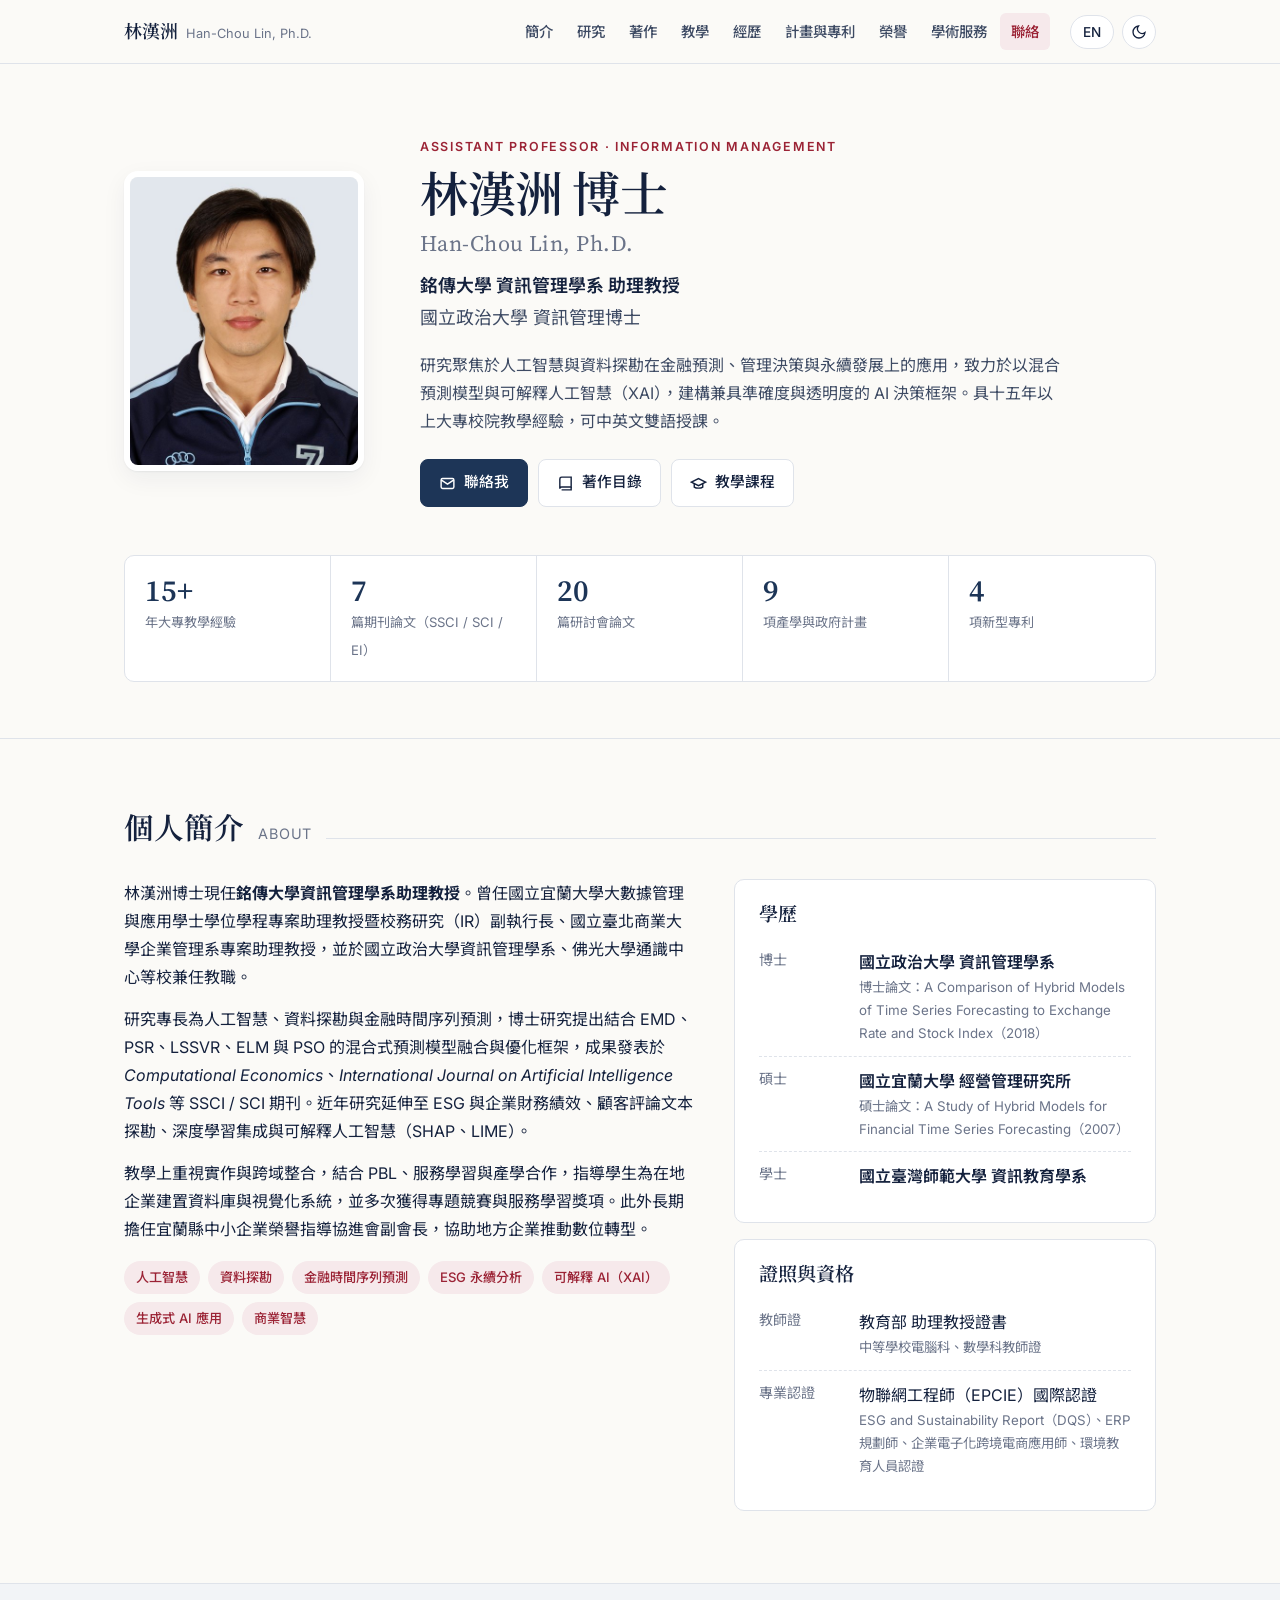
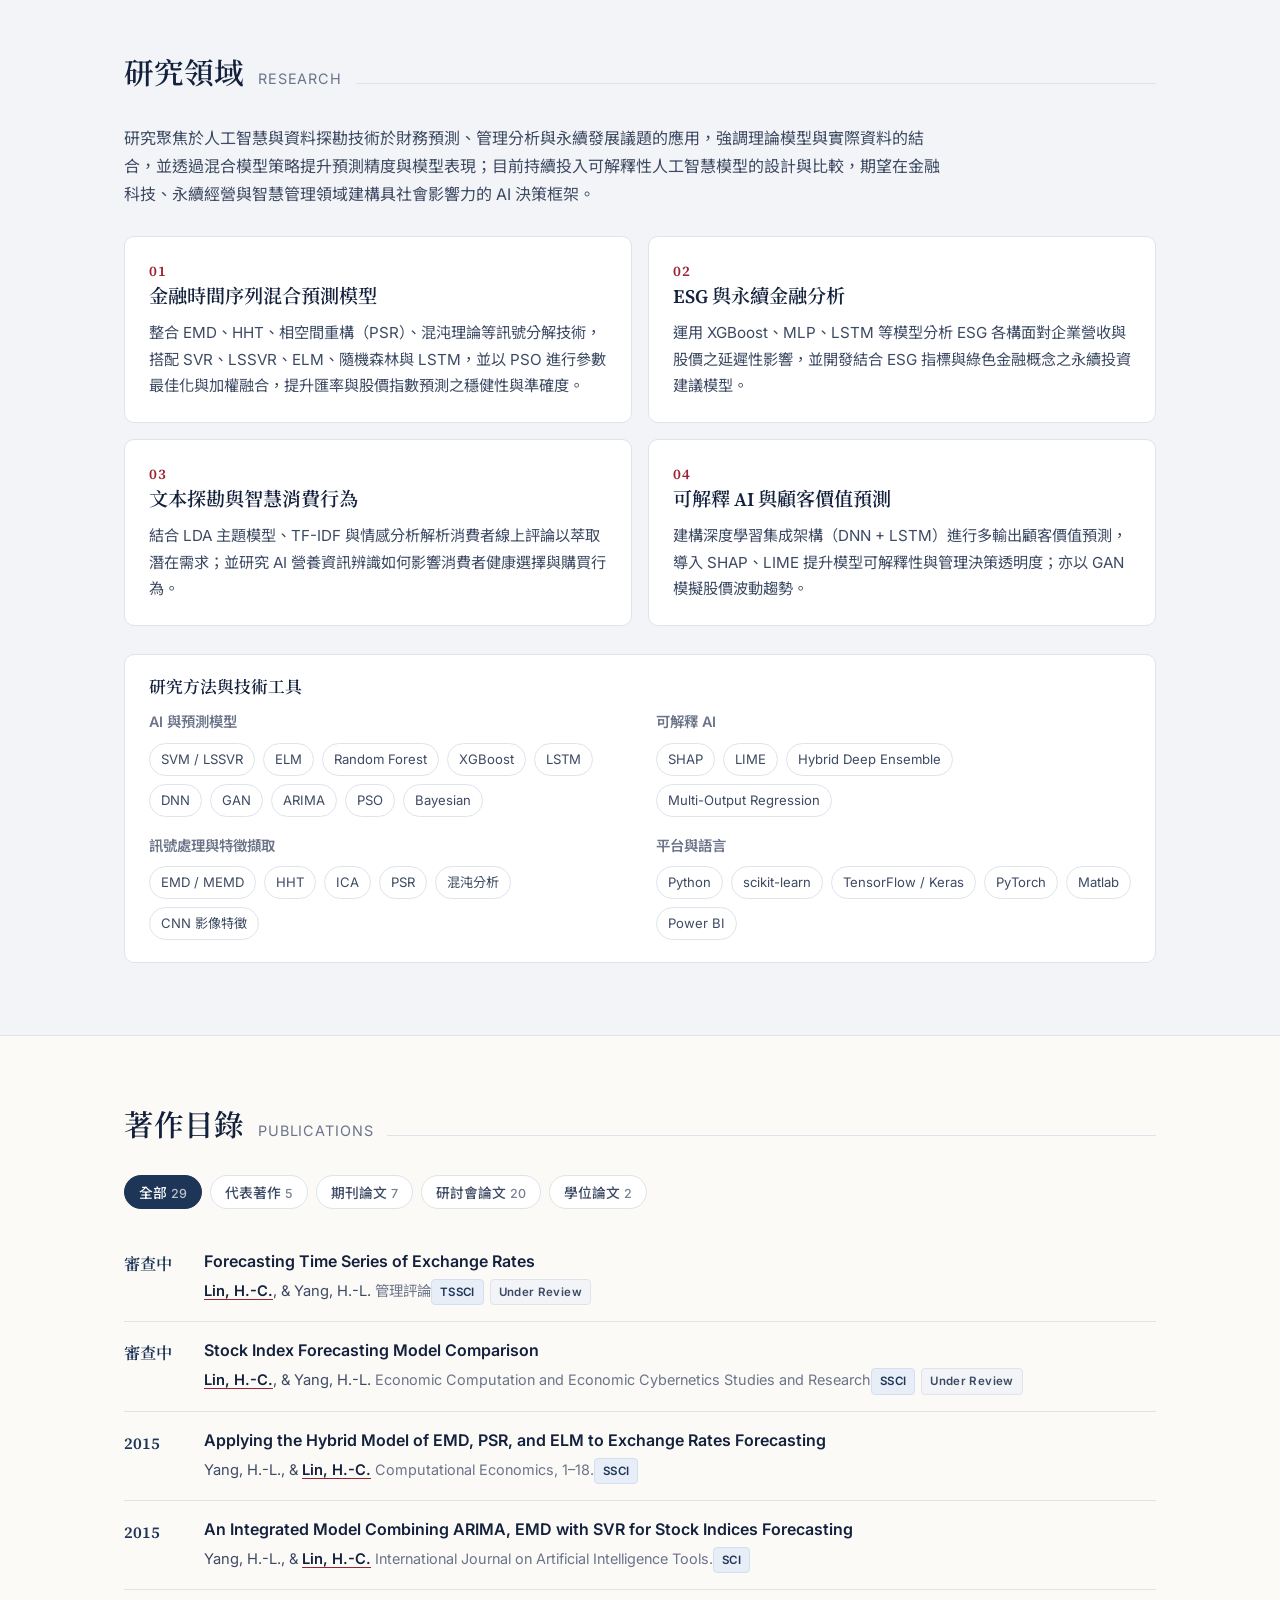
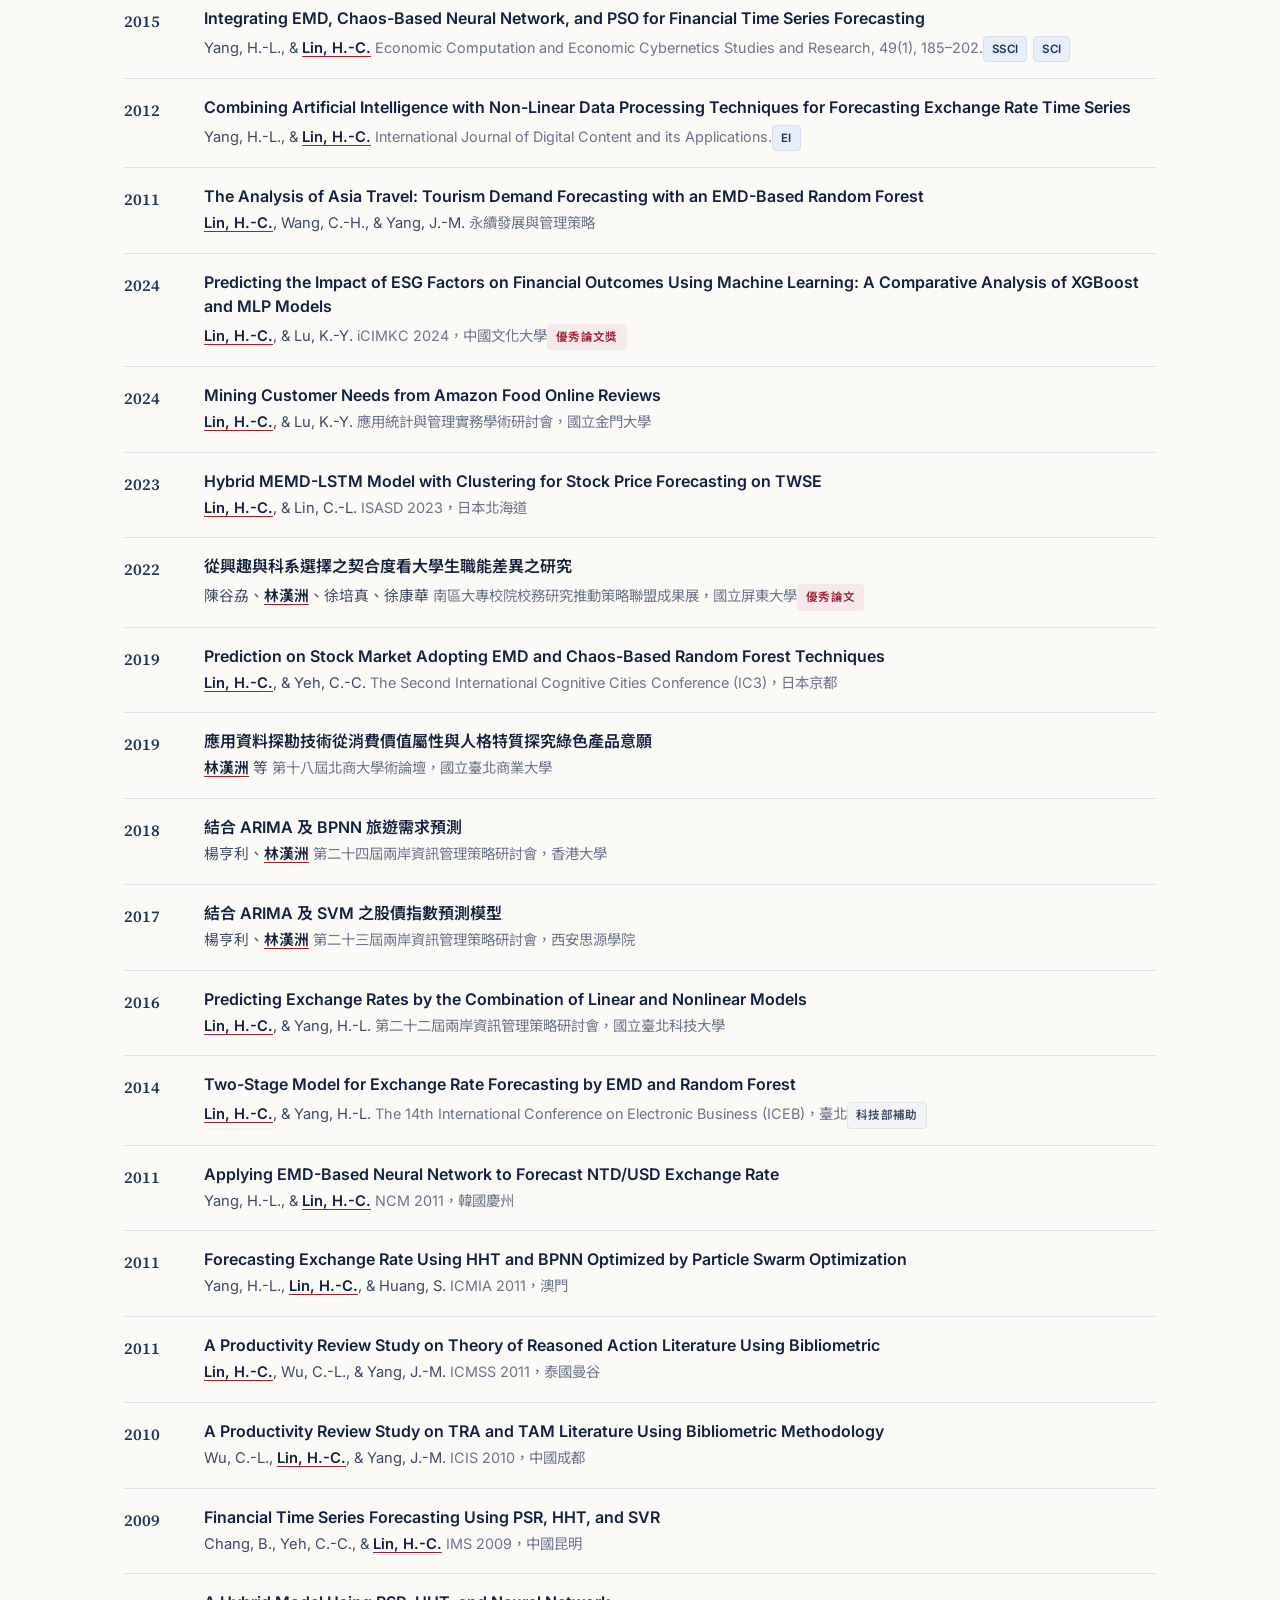
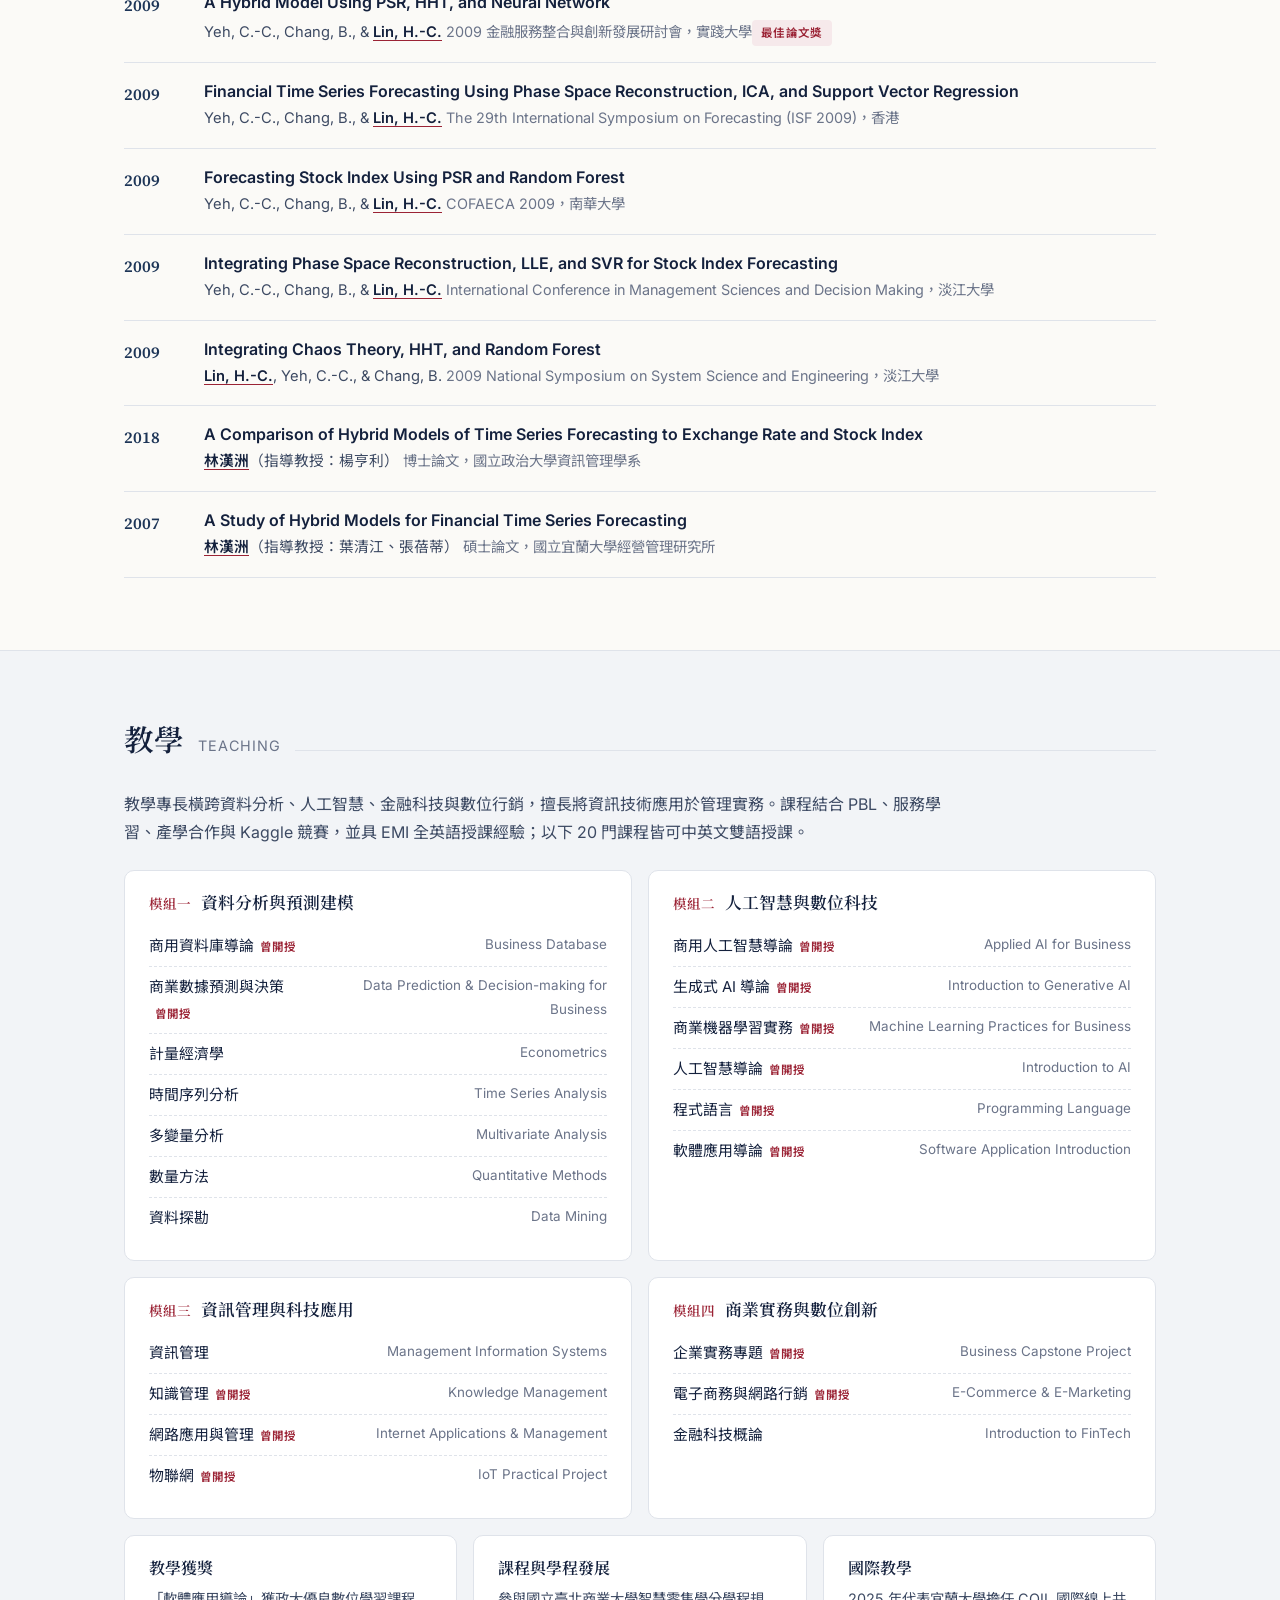
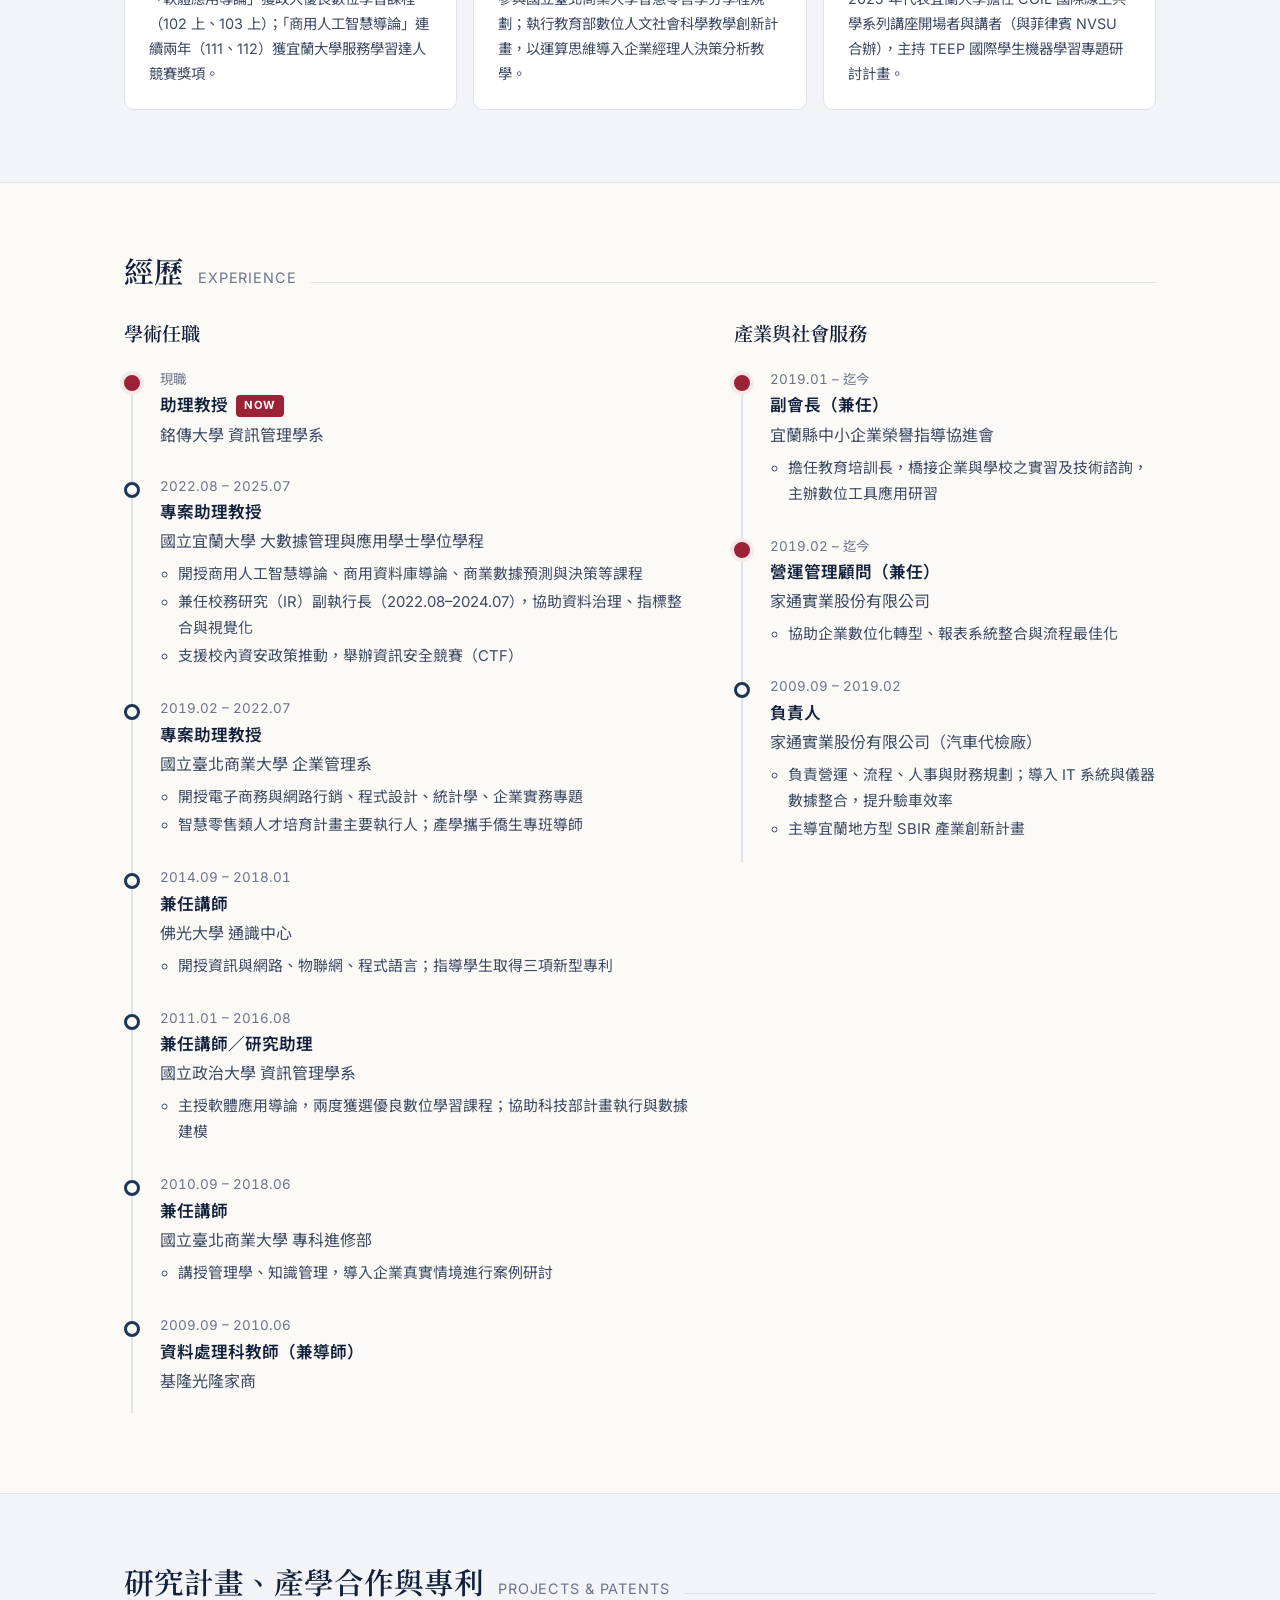
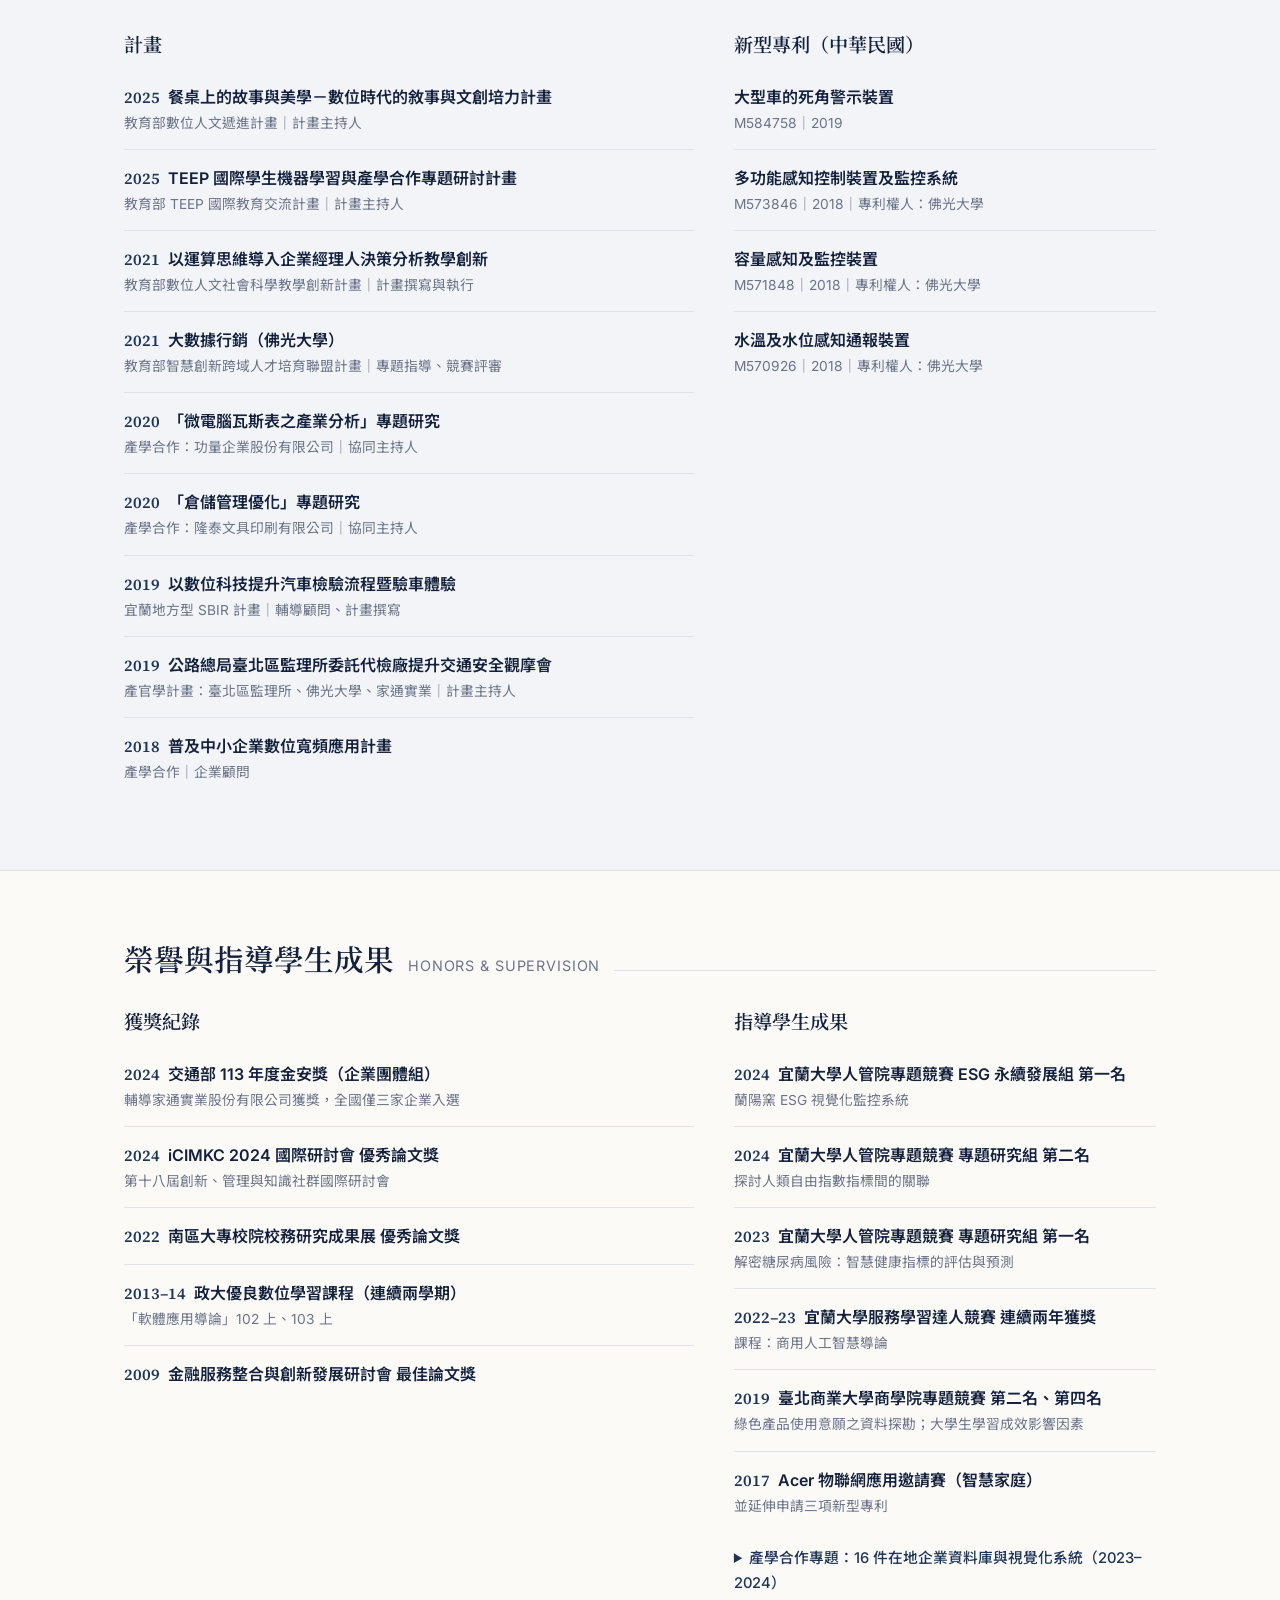
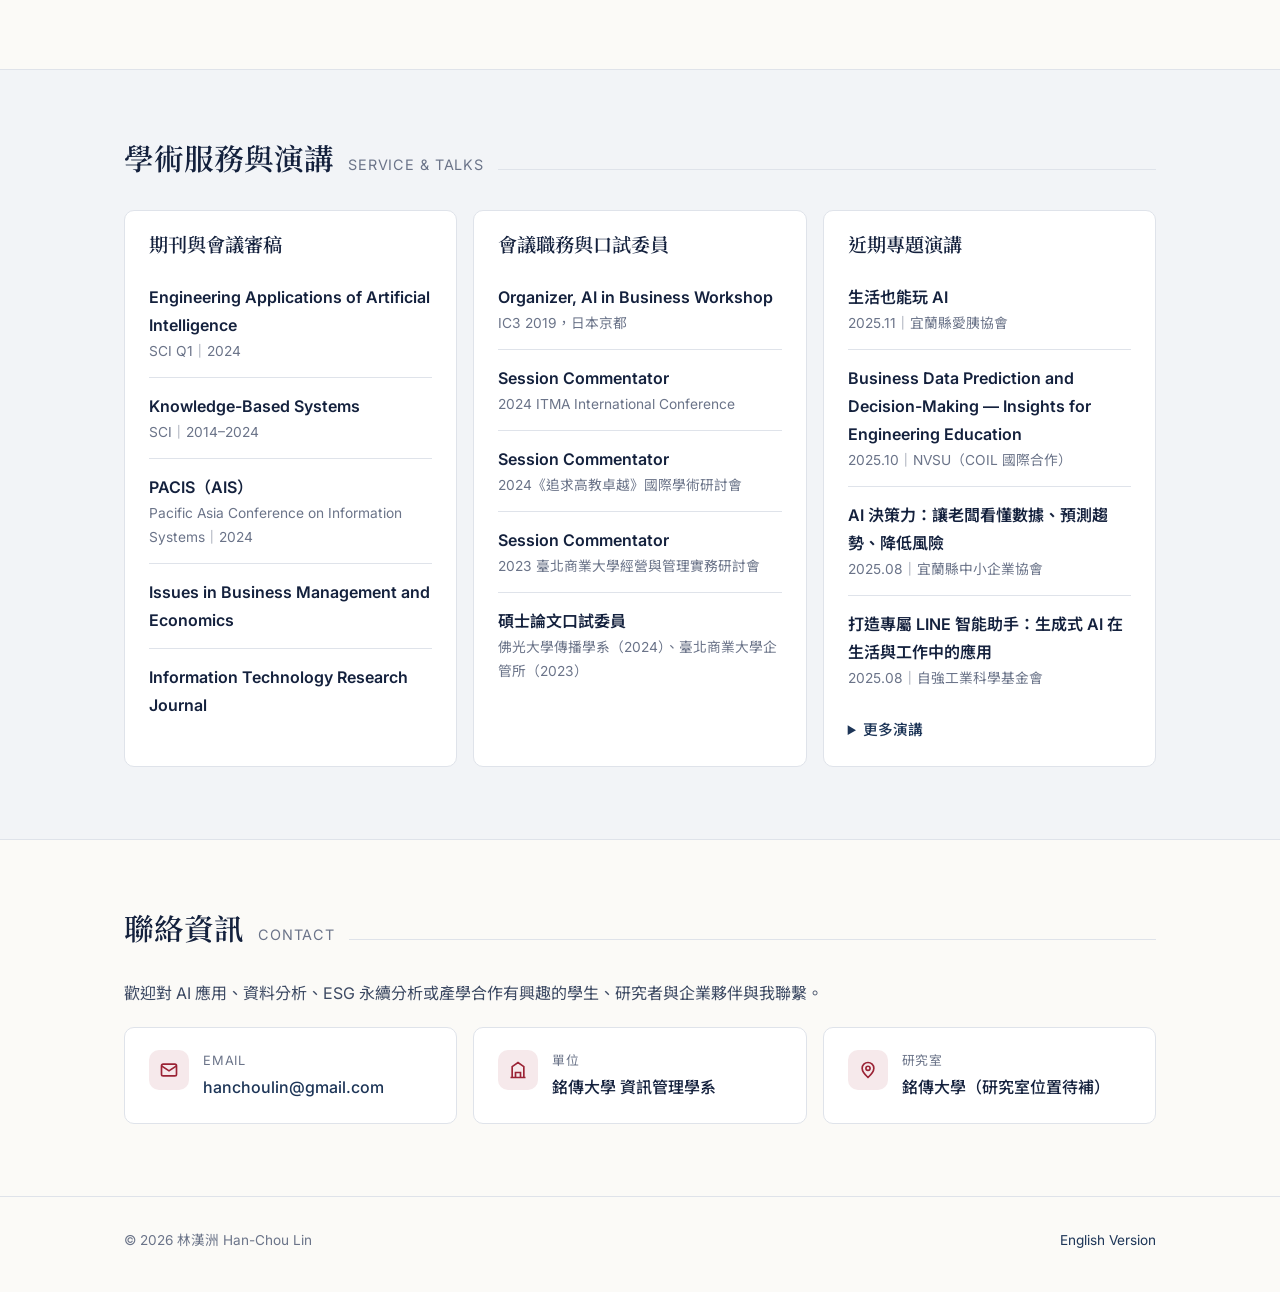
==== index.html @ ba2dc0ee "Initial website" ====
<!DOCTYPE html>
<html lang="zh-Hant-TW">
<head>
  <meta charset="UTF-8">
  <meta name="viewport" content="width=device-width, initial-scale=1">
  <title>林漢洲 博士｜銘傳大學資訊管理學系 助理教授</title>
  <meta name="description" content="林漢洲，銘傳大學資訊管理學系助理教授。研究領域：人工智慧、資料探勘、金融時間序列預測、ESG 永續分析與可解釋人工智慧（XAI）。">
  <meta name="author" content="林漢洲 Han-Chou Lin">
  <link rel="alternate" hreflang="zh-Hant-TW" href="./">
  <link rel="alternate" hreflang="en" href="./en/">
  <meta property="og:type" content="profile">
  <meta property="og:title" content="林漢洲 博士｜銘傳大學資訊管理學系 助理教授">
  <meta property="og:description" content="人工智慧 × 資料探勘 × 金融預測 × ESG 永續分析">
  <meta property="og:image" content="assets/img/profile.jpg">
  <link rel="icon" href="assets/img/favicon.svg" type="image/svg+xml">
  <link rel="preconnect" href="https://fonts.googleapis.com">
  <link rel="preconnect" href="https://fonts.gstatic.com" crossorigin>
  <link href="https://fonts.googleapis.com/css2?family=Inter:wght@400;500;600&family=Noto+Sans+TC:wght@400;500;700&family=Noto+Serif+TC:wght@500;600;700&family=Source+Serif+4:opsz,wght@8..60,500;8..60,600&display=swap" rel="stylesheet">
  <link rel="stylesheet" href="assets/css/style.css">
  <script>try{var t=localStorage.getItem('theme');if(t)document.documentElement.setAttribute('data-theme',t)}catch(e){}</script>
  <script type="application/ld+json">
  {
    "@context": "https://schema.org",
    "@type": "Person",
    "name": "林漢洲",
    "alternateName": "Han-Chou Lin",
    "jobTitle": "助理教授",
    "worksFor": { "@type": "CollegeOrUniversity", "name": "銘傳大學 資訊管理學系" },
    "alumniOf": [
      { "@type": "CollegeOrUniversity", "name": "國立政治大學" },
      { "@type": "CollegeOrUniversity", "name": "國立宜蘭大學" },
      { "@type": "CollegeOrUniversity", "name": "國立臺灣師範大學" }
    ],
    "email": "mailto:hanchoulin@gmail.com",
    "knowsAbout": ["人工智慧", "資料探勘", "金融時間序列預測", "ESG", "可解釋人工智慧"]
  }
  </script>
</head>
<body>

<nav class="nav" aria-label="主選單">
  <div class="container">
    <a class="brand" href="#top">林漢洲<small>Han-Chou Lin, Ph.D.</small></a>
    <ul class="nav-links" id="navLinks">
      <li><a href="#about">簡介</a></li>
      <li><a href="#research">研究</a></li>
      <li><a href="#publications">著作</a></li>
      <li><a href="#teaching">教學</a></li>
      <li><a href="#experience">經歷</a></li>
      <li><a href="#projects">計畫與專利</a></li>
      <li><a href="#honors">榮譽</a></li>
      <li><a href="#service">學術服務</a></li>
      <li><a href="#contact">聯絡</a></li>
    </ul>
    <div class="nav-tools">
      <a class="lang-switch" href="en/" hreflang="en" lang="en" title="Switch to English">EN</a>
      <button class="icon-btn" id="themeToggle" aria-label="切換深色/淺色模式">
        <svg width="16" height="16" viewBox="0 0 24 24" fill="none" stroke="currentColor" stroke-width="2"><path d="M21 12.8A9 9 0 1 1 11.2 3a7 7 0 0 0 9.8 9.8z"/></svg>
      </button>
      <button class="icon-btn menu-btn" id="menuBtn" aria-label="開啟選單" aria-expanded="false" aria-controls="navLinks">
        <svg width="18" height="18" viewBox="0 0 24 24" fill="none" stroke="currentColor" stroke-width="2"><path d="M3 6h18M3 12h18M3 18h18"/></svg>
      </button>
    </div>
  </div>
</nav>

<header class="hero" id="top">
  <div class="container">
    <div class="hero-grid">
      <img class="portrait" src="assets/img/profile.jpg" alt="林漢洲 博士照片" width="480" height="630">
      <div>
        <p class="eyebrow">Assistant Professor · Information Management</p>
        <h1>林漢洲 博士<span class="alt">Han-Chou Lin, Ph.D.</span></h1>
        <p class="title"><strong>銘傳大學 資訊管理學系 助理教授</strong><br>國立政治大學 資訊管理博士</p>
        <p class="lede">研究聚焦於人工智慧與資料探勘在金融預測、管理決策與永續發展上的應用，致力於以混合預測模型與可解釋人工智慧（XAI），建構兼具準確度與透明度的 AI 決策框架。具十五年以上大專校院教學經驗，可中英文雙語授課。</p>
        <div class="btn-row">
          <a class="btn primary" href="mailto:hanchoulin@gmail.com">
            <svg viewBox="0 0 24 24" fill="none" stroke="currentColor" stroke-width="2"><rect x="3" y="5" width="18" height="14" rx="2"/><path d="m3 7 9 6 9-6"/></svg>聯絡我
          </a>
          <a class="btn" href="#publications">
            <svg viewBox="0 0 24 24" fill="none" stroke="currentColor" stroke-width="2"><path d="M4 19.5A2.5 2.5 0 0 1 6.5 17H20V3H6.5A2.5 2.5 0 0 0 4 5.5v14z"/><path d="M20 17v4H6.5"/></svg>著作目錄
          </a>
          <a class="btn" href="#teaching">
            <svg viewBox="0 0 24 24" fill="none" stroke="currentColor" stroke-width="2"><path d="M22 10 12 5 2 10l10 5 10-5z"/><path d="M6 12v5c3 2 9 2 12 0v-5"/></svg>教學課程
          </a>
        </div>
      </div>
    </div>

    <div class="stats" role="list">
      <div class="stat" role="listitem"><b>15+</b><span>年大專教學經驗</span></div>
      <div class="stat" role="listitem"><b>7</b><span>篇期刊論文（SSCI / SCI / EI）</span></div>
      <div class="stat" role="listitem"><b>20</b><span>篇研討會論文</span></div>
      <div class="stat" role="listitem"><b>9</b><span>項產學與政府計畫</span></div>
      <div class="stat" role="listitem"><b>4</b><span>項新型專利</span></div>
    </div>
  </div>
</header>

<main>

<!-- ============ 簡介 ============ -->
<section class="block" id="about">
  <div class="container">
    <div class="section-head reveal"><h2>個人簡介</h2><span class="sub">About</span></div>
    <div class="two-col">
      <div class="reveal">
        <p>林漢洲博士現任<strong>銘傳大學資訊管理學系助理教授</strong>。曾任國立宜蘭大學大數據管理與應用學士學位學程專案助理教授暨校務研究（IR）副執行長、國立臺北商業大學企業管理系專案助理教授，並於國立政治大學資訊管理學系、佛光大學通識中心等校兼任教職。</p>
        <p>研究專長為人工智慧、資料探勘與金融時間序列預測，博士研究提出結合 EMD、PSR、LSSVR、ELM 與 PSO 的混合式預測模型融合與優化框架，成果發表於 <em>Computational Economics</em>、<em>International Journal on Artificial Intelligence Tools</em> 等 SSCI / SCI 期刊。近年研究延伸至 ESG 與企業財務績效、顧客評論文本探勘、深度學習集成與可解釋人工智慧（SHAP、LIME）。</p>
        <p>教學上重視實作與跨域整合，結合 PBL、服務學習與產學合作，指導學生為在地企業建置資料庫與視覺化系統，並多次獲得專題競賽與服務學習獎項。此外長期擔任宜蘭縣中小企業榮譽指導協進會副會長，協助地方企業推動數位轉型。</p>
        <ul class="tags accent" style="margin-top:18px">
          <li>人工智慧</li><li>資料探勘</li><li>金融時間序列預測</li><li>ESG 永續分析</li><li>可解釋 AI（XAI）</li><li>生成式 AI 應用</li><li>商業智慧</li>
        </ul>
      </div>
      <div class="reveal">
        <div class="card">
          <h3>學歷</h3>
          <ul class="kv">
            <li><span class="k">博士</span><span class="v"><b>國立政治大學 資訊管理學系</b><small>博士論文：A Comparison of Hybrid Models of Time Series Forecasting to Exchange Rate and Stock Index（2018）</small></span></li>
            <li><span class="k">碩士</span><span class="v"><b>國立宜蘭大學 經營管理研究所</b><small>碩士論文：A Study of Hybrid Models for Financial Time Series Forecasting（2007）</small></span></li>
            <li><span class="k">學士</span><span class="v"><b>國立臺灣師範大學 資訊教育學系</b></span></li>
          </ul>
        </div>
        <div class="card">
          <h3>證照與資格</h3>
          <ul class="kv">
            <li><span class="k">教師證</span><span class="v">教育部 助理教授證書<small>中等學校電腦科、數學科教師證</small></span></li>
            <li><span class="k">專業認證</span><span class="v">物聯網工程師（EPCIE）國際認證<small>ESG and Sustainability Report（DQS）、ERP 規劃師、企業電子化跨境電商應用師、環境教育人員認證</small></span></li>
          </ul>
        </div>
      </div>
    </div>
  </div>
</section>

<!-- ============ 研究 ============ -->
<section class="block" id="research">
  <div class="container">
    <div class="section-head reveal"><h2>研究領域</h2><span class="sub">Research</span></div>
    <p class="reveal" style="max-width:820px;color:var(--ink-soft)">研究聚焦於人工智慧與資料探勘技術於財務預測、管理分析與永續發展議題的應用，強調理論模型與實際資料的結合，並透過混合模型策略提升預測精度與模型表現；目前持續投入可解釋性人工智慧模型的設計與比較，期望在金融科技、永續經營與智慧管理領域建構具社會影響力的 AI 決策框架。</p>
    <div class="research-grid" style="margin-top:28px">
      <article class="r-card reveal">
        <div class="num">01</div>
        <h3>金融時間序列混合預測模型</h3>
        <p>整合 EMD、HHT、相空間重構（PSR）、混沌理論等訊號分解技術，搭配 SVR、LSSVR、ELM、隨機森林與 LSTM，並以 PSO 進行參數最佳化與加權融合，提升匯率與股價指數預測之穩健性與準確度。</p>
      </article>
      <article class="r-card reveal">
        <div class="num">02</div>
        <h3>ESG 與永續金融分析</h3>
        <p>運用 XGBoost、MLP、LSTM 等模型分析 ESG 各構面對企業營收與股價之延遲性影響，並開發結合 ESG 指標與綠色金融概念之永續投資建議模型。</p>
      </article>
      <article class="r-card reveal">
        <div class="num">03</div>
        <h3>文本探勘與智慧消費行為</h3>
        <p>結合 LDA 主題模型、TF-IDF 與情感分析解析消費者線上評論以萃取潛在需求；並研究 AI 營養資訊辨識如何影響消費者健康選擇與購買行為。</p>
      </article>
      <article class="r-card reveal">
        <div class="num">04</div>
        <h3>可解釋 AI 與顧客價值預測</h3>
        <p>建構深度學習集成架構（DNN + LSTM）進行多輸出顧客價值預測，導入 SHAP、LIME 提升模型可解釋性與管理決策透明度；亦以 GAN 模擬股價波動趨勢。</p>
      </article>
    </div>

    <div class="card methods reveal">
      <h3 style="margin-top:0">研究方法與技術工具</h3>
      <div class="methods-grid">
        <div><h4>AI 與預測模型</h4><ul class="tags"><li>SVM / LSSVR</li><li>ELM</li><li>Random Forest</li><li>XGBoost</li><li>LSTM</li><li>DNN</li><li>GAN</li><li>ARIMA</li><li>PSO</li><li>Bayesian</li></ul></div>
        <div><h4>可解釋 AI</h4><ul class="tags"><li>SHAP</li><li>LIME</li><li>Hybrid Deep Ensemble</li><li>Multi-Output Regression</li></ul></div>
        <div><h4>訊號處理與特徵擷取</h4><ul class="tags"><li>EMD / MEMD</li><li>HHT</li><li>ICA</li><li>PSR</li><li>混沌分析</li><li>CNN 影像特徵</li></ul></div>
        <div><h4>平台與語言</h4><ul class="tags"><li>Python</li><li>scikit-learn</li><li>TensorFlow / Keras</li><li>PyTorch</li><li>Matlab</li><li>Power BI</li></ul></div>
      </div>
    </div>
  </div>
</section>

<!-- ============ 著作 ============ -->
<section class="block" id="publications">
  <div class="container">
    <div class="section-head reveal"><h2>著作目錄</h2><span class="sub">Publications</span></div>

    <div class="pub-toolbar" role="toolbar" aria-label="著作篩選">
      <button class="chip" data-filter="all" aria-pressed="true">全部<span class="count"></span></button>
      <button class="chip" data-filter="selected" aria-pressed="false">代表著作<span class="count"></span></button>
      <button class="chip" data-filter="journal" aria-pressed="false">期刊論文<span class="count"></span></button>
      <button class="chip" data-filter="conference" aria-pressed="false">研討會論文<span class="count"></span></button>
      <button class="chip" data-filter="thesis" aria-pressed="false">學位論文<span class="count"></span></button>
    </div>

    <ol class="pub-list">
      <!-- Journal -->
      <li class="pub" data-type="journal"><span class="yr">審查中</span><div><span class="t">Forecasting Time Series of Exchange Rates</span><span class="a"><span class="me">Lin, H.-C.</span>, &amp; Yang, H.-L.</span> <span class="v">管理評論</span><div class="badges"><span class="badge idx">TSSCI</span><span class="badge">Under Review</span></div></div></li>
      <li class="pub" data-type="journal"><span class="yr">審查中</span><div><span class="t">Stock Index Forecasting Model Comparison</span><span class="a"><span class="me">Lin, H.-C.</span>, &amp; Yang, H.-L.</span> <span class="v">Economic Computation and Economic Cybernetics Studies and Research</span><div class="badges"><span class="badge idx">SSCI</span><span class="badge">Under Review</span></div></div></li>
      <li class="pub" data-type="journal selected"><span class="yr">2015</span><div><span class="t">Applying the Hybrid Model of EMD, PSR, and ELM to Exchange Rates Forecasting</span><span class="a">Yang, H.-L., &amp; <span class="me">Lin, H.-C.</span></span> <span class="v">Computational Economics, 1–18.</span><div class="badges"><span class="badge idx">SSCI</span></div></div></li>
      <li class="pub" data-type="journal selected"><span class="yr">2015</span><div><span class="t">An Integrated Model Combining ARIMA, EMD with SVR for Stock Indices Forecasting</span><span class="a">Yang, H.-L., &amp; <span class="me">Lin, H.-C.</span></span> <span class="v">International Journal on Artificial Intelligence Tools.</span><div class="badges"><span class="badge idx">SCI</span></div></div></li>
      <li class="pub" data-type="journal"><span class="yr">2015</span><div><span class="t">Integrating EMD, Chaos-Based Neural Network, and PSO for Financial Time Series Forecasting</span><span class="a">Yang, H.-L., &amp; <span class="me">Lin, H.-C.</span></span> <span class="v">Economic Computation and Economic Cybernetics Studies and Research, 49(1), 185–202.</span><div class="badges"><span class="badge idx">SSCI</span><span class="badge idx">SCI</span></div></div></li>
      <li class="pub" data-type="journal"><span class="yr">2012</span><div><span class="t">Combining Artificial Intelligence with Non-Linear Data Processing Techniques for Forecasting Exchange Rate Time Series</span><span class="a">Yang, H.-L., &amp; <span class="me">Lin, H.-C.</span></span> <span class="v">International Journal of Digital Content and its Applications.</span><div class="badges"><span class="badge idx">EI</span></div></div></li>
      <li class="pub" data-type="journal"><span class="yr">2011</span><div><span class="t">The Analysis of Asia Travel: Tourism Demand Forecasting with an EMD-Based Random Forest</span><span class="a"><span class="me">Lin, H.-C.</span>, Wang, C.-H., &amp; Yang, J.-M.</span> <span class="v">永續發展與管理策略</span></div></li>

      <!-- Conference -->
      <li class="pub" data-type="conference selected"><span class="yr">2024</span><div><span class="t">Predicting the Impact of ESG Factors on Financial Outcomes Using Machine Learning: A Comparative Analysis of XGBoost and MLP Models</span><span class="a"><span class="me">Lin, H.-C.</span>, &amp; Lu, K.-Y.</span> <span class="v">iCIMKC 2024，中國文化大學</span><div class="badges"><span class="badge award">優秀論文獎</span></div></div></li>
      <li class="pub" data-type="conference"><span class="yr">2024</span><div><span class="t">Mining Customer Needs from Amazon Food Online Reviews</span><span class="a"><span class="me">Lin, H.-C.</span>, &amp; Lu, K.-Y.</span> <span class="v">應用統計與管理實務學術研討會，國立金門大學</span></div></li>
      <li class="pub" data-type="conference"><span class="yr">2023</span><div><span class="t">Hybrid MEMD-LSTM Model with Clustering for Stock Price Forecasting on TWSE</span><span class="a"><span class="me">Lin, H.-C.</span>, &amp; Lin, C.-L.</span> <span class="v">ISASD 2023，日本北海道</span></div></li>
      <li class="pub" data-type="conference"><span class="yr">2022</span><div><span class="t">從興趣與科系選擇之契合度看大學生職能差異之研究</span><span class="a">陳谷劦、<span class="me">林漢洲</span>、徐培真、徐康華</span> <span class="v">南區大專校院校務研究推動策略聯盟成果展，國立屏東大學</span><div class="badges"><span class="badge award">優秀論文</span></div></div></li>
      <li class="pub" data-type="conference selected"><span class="yr">2019</span><div><span class="t">Prediction on Stock Market Adopting EMD and Chaos-Based Random Forest Techniques</span><span class="a"><span class="me">Lin, H.-C.</span>, &amp; Yeh, C.-C.</span> <span class="v">The Second International Cognitive Cities Conference (IC3)，日本京都</span></div></li>
      <li class="pub" data-type="conference"><span class="yr">2019</span><div><span class="t">應用資料探勘技術從消費價值屬性與人格特質探究綠色產品意願</span><span class="a"><span class="me">林漢洲</span> 等</span> <span class="v">第十八屆北商大學術論壇，國立臺北商業大學</span></div></li>
      <li class="pub" data-type="conference"><span class="yr">2018</span><div><span class="t">結合 ARIMA 及 BPNN 旅遊需求預測</span><span class="a">楊亨利、<span class="me">林漢洲</span></span> <span class="v">第二十四屆兩岸資訊管理策略研討會，香港大學</span></div></li>
      <li class="pub" data-type="conference"><span class="yr">2017</span><div><span class="t">結合 ARIMA 及 SVM 之股價指數預測模型</span><span class="a">楊亨利、<span class="me">林漢洲</span></span> <span class="v">第二十三屆兩岸資訊管理策略研討會，西安思源學院</span></div></li>
      <li class="pub" data-type="conference"><span class="yr">2016</span><div><span class="t">Predicting Exchange Rates by the Combination of Linear and Nonlinear Models</span><span class="a"><span class="me">Lin, H.-C.</span>, &amp; Yang, H.-L.</span> <span class="v">第二十二屆兩岸資訊管理策略研討會，國立臺北科技大學</span></div></li>
      <li class="pub" data-type="conference"><span class="yr">2014</span><div><span class="t">Two-Stage Model for Exchange Rate Forecasting by EMD and Random Forest</span><span class="a"><span class="me">Lin, H.-C.</span>, &amp; Yang, H.-L.</span> <span class="v">The 14th International Conference on Electronic Business (ICEB)，臺北</span><div class="badges"><span class="badge">科技部補助</span></div></div></li>
      <li class="pub" data-type="conference"><span class="yr">2011</span><div><span class="t">Applying EMD-Based Neural Network to Forecast NTD/USD Exchange Rate</span><span class="a">Yang, H.-L., &amp; <span class="me">Lin, H.-C.</span></span> <span class="v">NCM 2011，韓國慶州</span></div></li>
      <li class="pub" data-type="conference"><span class="yr">2011</span><div><span class="t">Forecasting Exchange Rate Using HHT and BPNN Optimized by Particle Swarm Optimization</span><span class="a">Yang, H.-L., <span class="me">Lin, H.-C.</span>, &amp; Huang, S.</span> <span class="v">ICMIA 2011，澳門</span></div></li>
      <li class="pub" data-type="conference"><span class="yr">2011</span><div><span class="t">A Productivity Review Study on Theory of Reasoned Action Literature Using Bibliometric</span><span class="a"><span class="me">Lin, H.-C.</span>, Wu, C.-L., &amp; Yang, J.-M.</span> <span class="v">ICMSS 2011，泰國曼谷</span></div></li>
      <li class="pub" data-type="conference"><span class="yr">2010</span><div><span class="t">A Productivity Review Study on TRA and TAM Literature Using Bibliometric Methodology</span><span class="a">Wu, C.-L., <span class="me">Lin, H.-C.</span>, &amp; Yang, J.-M.</span> <span class="v">ICIS 2010，中國成都</span></div></li>
      <li class="pub" data-type="conference"><span class="yr">2009</span><div><span class="t">Financial Time Series Forecasting Using PSR, HHT, and SVR</span><span class="a">Chang, B., Yeh, C.-C., &amp; <span class="me">Lin, H.-C.</span></span> <span class="v">IMS 2009，中國昆明</span></div></li>
      <li class="pub" data-type="conference"><span class="yr">2009</span><div><span class="t">A Hybrid Model Using PSR, HHT, and Neural Network</span><span class="a">Yeh, C.-C., Chang, B., &amp; <span class="me">Lin, H.-C.</span></span> <span class="v">2009 金融服務整合與創新發展研討會，實踐大學</span><div class="badges"><span class="badge award">最佳論文獎</span></div></div></li>
      <li class="pub" data-type="conference selected"><span class="yr">2009</span><div><span class="t">Financial Time Series Forecasting Using Phase Space Reconstruction, ICA, and Support Vector Regression</span><span class="a">Yeh, C.-C., Chang, B., &amp; <span class="me">Lin, H.-C.</span></span> <span class="v">The 29th International Symposium on Forecasting (ISF 2009)，香港</span></div></li>
      <li class="pub" data-type="conference"><span class="yr">2009</span><div><span class="t">Forecasting Stock Index Using PSR and Random Forest</span><span class="a">Yeh, C.-C., Chang, B., &amp; <span class="me">Lin, H.-C.</span></span> <span class="v">COFAECA 2009，南華大學</span></div></li>
      <li class="pub" data-type="conference"><span class="yr">2009</span><div><span class="t">Integrating Phase Space Reconstruction, LLE, and SVR for Stock Index Forecasting</span><span class="a">Yeh, C.-C., Chang, B., &amp; <span class="me">Lin, H.-C.</span></span> <span class="v">International Conference in Management Sciences and Decision Making，淡江大學</span></div></li>
      <li class="pub" data-type="conference"><span class="yr">2009</span><div><span class="t">Integrating Chaos Theory, HHT, and Random Forest</span><span class="a"><span class="me">Lin, H.-C.</span>, Yeh, C.-C., &amp; Chang, B.</span> <span class="v">2009 National Symposium on System Science and Engineering，淡江大學</span></div></li>

      <!-- Thesis -->
      <li class="pub" data-type="thesis"><span class="yr">2018</span><div><span class="t">A Comparison of Hybrid Models of Time Series Forecasting to Exchange Rate and Stock Index</span><span class="a"><span class="me">林漢洲</span>（指導教授：楊亨利）</span> <span class="v">博士論文，國立政治大學資訊管理學系</span></div></li>
      <li class="pub" data-type="thesis"><span class="yr">2007</span><div><span class="t">A Study of Hybrid Models for Financial Time Series Forecasting</span><span class="a"><span class="me">林漢洲</span>（指導教授：葉清江、張蓓蒂）</span> <span class="v">碩士論文，國立宜蘭大學經營管理研究所</span></div></li>
    </ol>
  </div>
</section>

<!-- ============ 教學 ============ -->
<section class="block" id="teaching">
  <div class="container">
    <div class="section-head reveal"><h2>教學</h2><span class="sub">Teaching</span></div>
    <p class="reveal" style="max-width:820px;color:var(--ink-soft)">教學專長橫跨資料分析、人工智慧、金融科技與數位行銷，擅長將資訊技術應用於管理實務。課程結合 PBL、服務學習、產學合作與 Kaggle 競賽，並具 EMI 全英語授課經驗；以下 20 門課程皆可中英文雙語授課。</p>
    <div class="modules" style="margin-top:24px">
      <div class="card module reveal">
        <h3><span class="n">模組一</span>資料分析與預測建模</h3>
        <ul class="course-list">
          <li><span>商用資料庫導論<span class="taught">曾開授</span></span><span class="en">Business Database</span></li>
          <li><span>商業數據預測與決策<span class="taught">曾開授</span></span><span class="en">Data Prediction &amp; Decision-making for Business</span></li>
          <li><span>計量經濟學</span><span class="en">Econometrics</span></li>
          <li><span>時間序列分析</span><span class="en">Time Series Analysis</span></li>
          <li><span>多變量分析</span><span class="en">Multivariate Analysis</span></li>
          <li><span>數量方法</span><span class="en">Quantitative Methods</span></li>
          <li><span>資料探勘</span><span class="en">Data Mining</span></li>
        </ul>
      </div>
      <div class="card module reveal">
        <h3><span class="n">模組二</span>人工智慧與數位科技</h3>
        <ul class="course-list">
          <li><span>商用人工智慧導論<span class="taught">曾開授</span></span><span class="en">Applied AI for Business</span></li>
          <li><span>生成式 AI 導論<span class="taught">曾開授</span></span><span class="en">Introduction to Generative AI</span></li>
          <li><span>商業機器學習實務<span class="taught">曾開授</span></span><span class="en">Machine Learning Practices for Business</span></li>
          <li><span>人工智慧導論<span class="taught">曾開授</span></span><span class="en">Introduction to AI</span></li>
          <li><span>程式語言<span class="taught">曾開授</span></span><span class="en">Programming Language</span></li>
          <li><span>軟體應用導論<span class="taught">曾開授</span></span><span class="en">Software Application Introduction</span></li>
        </ul>
      </div>
      <div class="card module reveal">
        <h3><span class="n">模組三</span>資訊管理與科技應用</h3>
        <ul class="course-list">
          <li><span>資訊管理</span><span class="en">Management Information Systems</span></li>
          <li><span>知識管理<span class="taught">曾開授</span></span><span class="en">Knowledge Management</span></li>
          <li><span>網路應用與管理<span class="taught">曾開授</span></span><span class="en">Internet Applications &amp; Management</span></li>
          <li><span>物聯網<span class="taught">曾開授</span></span><span class="en">IoT Practical Project</span></li>
        </ul>
      </div>
      <div class="card module reveal">
        <h3><span class="n">模組四</span>商業實務與數位創新</h3>
        <ul class="course-list">
          <li><span>企業實務專題<span class="taught">曾開授</span></span><span class="en">Business Capstone Project</span></li>
          <li><span>電子商務與網路行銷<span class="taught">曾開授</span></span><span class="en">E-Commerce &amp; E-Marketing</span></li>
          <li><span>金融科技概論</span><span class="en">Introduction to FinTech</span></li>
        </ul>
      </div>
    </div>

    <div class="grid-3" style="margin-top:16px">
      <div class="card mini reveal"><h3>教學獲獎</h3><p>「軟體應用導論」獲政大優良數位學習課程（102 上、103 上）；「商用人工智慧導論」連續兩年（111、112）獲宜蘭大學服務學習達人競賽獎項。</p></div>
      <div class="card mini reveal"><h3>課程與學程發展</h3><p>參與國立臺北商業大學智慧零售學分學程規劃；執行教育部數位人文社會科學教學創新計畫，以運算思維導入企業經理人決策分析教學。</p></div>
      <div class="card mini reveal"><h3>國際教學</h3><p>2025 年代表宜蘭大學擔任 COIL 國際線上共學系列講座開場者與講者（與菲律賓 NVSU 合辦），主持 TEEP 國際學生機器學習專題研討計畫。</p></div>
    </div>
  </div>
</section>

<!-- ============ 經歷 ============ -->
<section class="block" id="experience">
  <div class="container">
    <div class="section-head reveal"><h2>經歷</h2><span class="sub">Experience</span></div>
    <div class="two-col">
      <div class="reveal">
        <h3 style="margin-bottom:20px">學術任職</h3>
        <ol class="timeline">
          <li class="tl current">
            <div class="when">現職</div>
            <div class="role">助理教授<span class="now-pill">Now</span></div>
            <div class="org">銘傳大學 資訊管理學系</div>
          </li>
          <li class="tl">
            <div class="when">2022.08 – 2025.07</div>
            <div class="role">專案助理教授</div>
            <div class="org">國立宜蘭大學 大數據管理與應用學士學位學程</div>
            <ul>
              <li>開授商用人工智慧導論、商用資料庫導論、商業數據預測與決策等課程</li>
              <li>兼任校務研究（IR）副執行長（2022.08–2024.07），協助資料治理、指標整合與視覺化</li>
              <li>支援校內資安政策推動，舉辦資訊安全競賽（CTF）</li>
            </ul>
          </li>
          <li class="tl">
            <div class="when">2019.02 – 2022.07</div>
            <div class="role">專案助理教授</div>
            <div class="org">國立臺北商業大學 企業管理系</div>
            <ul>
              <li>開授電子商務與網路行銷、程式設計、統計學、企業實務專題</li>
              <li>智慧零售類人才培育計畫主要執行人；產學攜手僑生專班導師</li>
            </ul>
          </li>
          <li class="tl">
            <div class="when">2014.09 – 2018.01</div>
            <div class="role">兼任講師</div>
            <div class="org">佛光大學 通識中心</div>
            <ul><li>開授資訊與網路、物聯網、程式語言；指導學生取得三項新型專利</li></ul>
          </li>
          <li class="tl">
            <div class="when">2011.01 – 2016.08</div>
            <div class="role">兼任講師／研究助理</div>
            <div class="org">國立政治大學 資訊管理學系</div>
            <ul><li>主授軟體應用導論，兩度獲選優良數位學習課程；協助科技部計畫執行與數據建模</li></ul>
          </li>
          <li class="tl">
            <div class="when">2010.09 – 2018.06</div>
            <div class="role">兼任講師</div>
            <div class="org">國立臺北商業大學 專科進修部</div>
            <ul><li>講授管理學、知識管理，導入企業真實情境進行案例研討</li></ul>
          </li>
          <li class="tl">
            <div class="when">2009.09 – 2010.06</div>
            <div class="role">資料處理科教師（兼導師）</div>
            <div class="org">基隆光隆家商</div>
          </li>
        </ol>
      </div>
      <div class="reveal">
        <h3 style="margin-bottom:20px">產業與社會服務</h3>
        <ol class="timeline">
          <li class="tl current">
            <div class="when">2019.01 – 迄今</div>
            <div class="role">副會長（兼任）</div>
            <div class="org">宜蘭縣中小企業榮譽指導協進會</div>
            <ul><li>擔任教育培訓長，橋接企業與學校之實習及技術諮詢，主辦數位工具應用研習</li></ul>
          </li>
          <li class="tl current">
            <div class="when">2019.02 – 迄今</div>
            <div class="role">營運管理顧問（兼任）</div>
            <div class="org">家通實業股份有限公司</div>
            <ul><li>協助企業數位化轉型、報表系統整合與流程最佳化</li></ul>
          </li>
          <li class="tl">
            <div class="when">2009.09 – 2019.02</div>
            <div class="role">負責人</div>
            <div class="org">家通實業股份有限公司（汽車代檢廠）</div>
            <ul>
              <li>負責營運、流程、人事與財務規劃；導入 IT 系統與儀器數據整合，提升驗車效率</li>
              <li>主導宜蘭地方型 SBIR 產業創新計畫</li>
            </ul>
          </li>
        </ol>
      </div>
    </div>
  </div>
</section>

<!-- ============ 計畫與專利 ============ -->
<section class="block" id="projects">
  <div class="container">
    <div class="section-head reveal"><h2>研究計畫、產學合作與專利</h2><span class="sub">Projects &amp; Patents</span></div>
    <div class="two-col">
      <div class="reveal">
        <h3>計畫</h3>
        <ul class="entry-list">
          <li><div class="head"><span class="yr">2025</span>餐桌上的故事與美學－數位時代的敘事與文創培力計畫</div><div class="meta">教育部數位人文遞進計畫｜計畫主持人</div></li>
          <li><div class="head"><span class="yr">2025</span>TEEP 國際學生機器學習與產學合作專題研討計畫</div><div class="meta">教育部 TEEP 國際教育交流計畫｜計畫主持人</div></li>
          <li><div class="head"><span class="yr">2021</span>以運算思維導入企業經理人決策分析教學創新</div><div class="meta">教育部數位人文社會科學教學創新計畫｜計畫撰寫與執行</div></li>
          <li><div class="head"><span class="yr">2021</span>大數據行銷（佛光大學）</div><div class="meta">教育部智慧創新跨域人才培育聯盟計畫｜專題指導、競賽評審</div></li>
          <li><div class="head"><span class="yr">2020</span>「微電腦瓦斯表之產業分析」專題研究</div><div class="meta">產學合作：功量企業股份有限公司｜協同主持人</div></li>
          <li><div class="head"><span class="yr">2020</span>「倉儲管理優化」專題研究</div><div class="meta">產學合作：隆泰文具印刷有限公司｜協同主持人</div></li>
          <li><div class="head"><span class="yr">2019</span>以數位科技提升汽車檢驗流程暨驗車體驗</div><div class="meta">宜蘭地方型 SBIR 計畫｜輔導顧問、計畫撰寫</div></li>
          <li><div class="head"><span class="yr">2019</span>公路總局臺北區監理所委託代檢廠提升交通安全觀摩會</div><div class="meta">產官學計畫：臺北區監理所、佛光大學、家通實業｜計畫主持人</div></li>
          <li><div class="head"><span class="yr">2018</span>普及中小企業數位寬頻應用計畫</div><div class="meta">產學合作｜企業顧問</div></li>
        </ul>
      </div>
      <div class="reveal">
        <h3>新型專利（中華民國）</h3>
        <ul class="entry-list">
          <li><div class="head">大型車的死角警示裝置</div><div class="meta">M584758｜2019</div></li>
          <li><div class="head">多功能感知控制裝置及監控系統</div><div class="meta">M573846｜2018｜專利權人：佛光大學</div></li>
          <li><div class="head">容量感知及監控裝置</div><div class="meta">M571848｜2018｜專利權人：佛光大學</div></li>
          <li><div class="head">水溫及水位感知通報裝置</div><div class="meta">M570926｜2018｜專利權人：佛光大學</div></li>
        </ul>
      </div>
    </div>
  </div>
</section>

<!-- ============ 榮譽 ============ -->
<section class="block" id="honors">
  <div class="container">
    <div class="section-head reveal"><h2>榮譽與指導學生成果</h2><span class="sub">Honors &amp; Supervision</span></div>
    <div class="two-col">
      <div class="reveal">
        <h3>獲獎紀錄</h3>
        <ul class="entry-list">
          <li><div class="head"><span class="yr">2024</span>交通部 113 年度金安獎（企業團體組）</div><div class="meta">輔導家通實業股份有限公司獲獎，全國僅三家企業入選</div></li>
          <li><div class="head"><span class="yr">2024</span>iCIMKC 2024 國際研討會 優秀論文獎</div><div class="meta">第十八屆創新、管理與知識社群國際研討會</div></li>
          <li><div class="head"><span class="yr">2022</span>南區大專校院校務研究成果展 優秀論文獎</div></li>
          <li><div class="head"><span class="yr">2013–14</span>政大優良數位學習課程（連續兩學期）</div><div class="meta">「軟體應用導論」102 上、103 上</div></li>
          <li><div class="head"><span class="yr">2009</span>金融服務整合與創新發展研討會 最佳論文獎</div></li>
        </ul>
      </div>
      <div class="reveal">
        <h3>指導學生成果</h3>
        <ul class="entry-list">
          <li><div class="head"><span class="yr">2024</span>宜蘭大學人管院專題競賽 ESG 永續發展組 第一名</div><div class="meta">蘭陽窯 ESG 視覺化監控系統</div></li>
          <li><div class="head"><span class="yr">2024</span>宜蘭大學人管院專題競賽 專題研究組 第二名</div><div class="meta">探討人類自由指數指標間的關聯</div></li>
          <li><div class="head"><span class="yr">2023</span>宜蘭大學人管院專題競賽 專題研究組 第一名</div><div class="meta">解密糖尿病風險：智慧健康指標的評估與預測</div></li>
          <li><div class="head"><span class="yr">2022–23</span>宜蘭大學服務學習達人競賽 連續兩年獲獎</div><div class="meta">課程：商用人工智慧導論</div></li>
          <li><div class="head"><span class="yr">2019</span>臺北商業大學商學院專題競賽 第二名、第四名</div><div class="meta">綠色產品使用意願之資料探勘；大學生學習成效影響因素</div></li>
          <li><div class="head"><span class="yr">2017</span>Acer 物聯網應用邀請賽（智慧家庭）</div><div class="meta">並延伸申請三項新型專利</div></li>
        </ul>
        <details class="more">
          <summary>產學合作專題：16 件在地企業資料庫與視覺化系統（2023–2024）</summary>
          <ul class="tags" style="margin-top:12px">
            <li>九號咖啡｜銷售預測</li><li>蜡藝蠟筆城堡｜顧客分群</li><li>奇麗灣珍奶文化館｜營運分析</li><li>台灣碗盤博物館｜暢銷品分析</li>
            <li>三井建設｜成本分析</li><li>松星包裝</li><li>王牌英文</li><li>紫金戀日韓服飾｜庫存管理</li><li>陳家庄農園</li>
            <li>正官庄｜產品推薦</li><li>蘭陽窯｜銷售管理</li><li>阿蘭城手工醋｜碳排分析</li><li>衡新科技｜耗能碳排</li>
            <li>富翔大飯店｜能源與營收</li><li>家通實業｜汽車排碳</li><li>亞電國際｜穀物乾燥機碳排</li>
          </ul>
        </details>
      </div>
    </div>
  </div>
</section>

<!-- ============ 學術服務 ============ -->
<section class="block" id="service">
  <div class="container">
    <div class="section-head reveal"><h2>學術服務與演講</h2><span class="sub">Service &amp; Talks</span></div>
    <div class="grid-3">
      <div class="card reveal">
        <h3>期刊與會議審稿</h3>
        <ul class="entry-list">
          <li><div class="head">Engineering Applications of Artificial Intelligence</div><div class="meta">SCI Q1｜2024</div></li>
          <li><div class="head">Knowledge-Based Systems</div><div class="meta">SCI｜2014–2024</div></li>
          <li><div class="head">PACIS（AIS）</div><div class="meta">Pacific Asia Conference on Information Systems｜2024</div></li>
          <li><div class="head">Issues in Business Management and Economics</div></li>
          <li><div class="head">Information Technology Research Journal</div></li>
        </ul>
      </div>
      <div class="card reveal">
        <h3>會議職務與口試委員</h3>
        <ul class="entry-list">
          <li><div class="head">Organizer, AI in Business Workshop</div><div class="meta">IC3 2019，日本京都</div></li>
          <li><div class="head">Session Commentator</div><div class="meta">2024 ITMA International Conference</div></li>
          <li><div class="head">Session Commentator</div><div class="meta">2024《追求高教卓越》國際學術研討會</div></li>
          <li><div class="head">Session Commentator</div><div class="meta">2023 臺北商業大學經營與管理實務研討會</div></li>
          <li><div class="head">碩士論文口試委員</div><div class="meta">佛光大學傳播學系（2024）、臺北商業大學企管所（2023）</div></li>
        </ul>
      </div>
      <div class="card reveal">
        <h3>近期專題演講</h3>
        <ul class="entry-list">
          <li><div class="head">生活也能玩 AI</div><div class="meta">2025.11｜宜蘭縣愛胰協會</div></li>
          <li><div class="head">Business Data Prediction and Decision-Making — Insights for Engineering Education</div><div class="meta">2025.10｜NVSU（COIL 國際合作）</div></li>
          <li><div class="head">AI 決策力：讓老闆看懂數據、預測趨勢、降低風險</div><div class="meta">2025.08｜宜蘭縣中小企業協會</div></li>
          <li><div class="head">打造專屬 LINE 智能助手：生成式 AI 在生活與工作中的應用</div><div class="meta">2025.08｜自強工業科學基金會</div></li>
        </ul>
        <details class="more">
          <summary>更多演講</summary>
          <ul class="entry-list">
            <li><div class="head">生活也能玩 AI：用手機體驗生成式 AI 的魅力</div><div class="meta">2025.09｜宜蘭縣婦女會</div></li>
            <li><div class="head">打造專屬 My GPT LINE AI 助理</div><div class="meta">2024.12｜國立宜蘭大學圖書資訊館</div></li>
            <li><div class="head">個人資料保護與資訊安全防範</div><div class="meta">2024.04｜交通部臺北區監理所宜蘭監理站</div></li>
            <li><div class="head">應用資料探勘技術於校務研究資料的預測與決策支援</div><div class="meta">2023.08｜國立宜蘭大學校務研究辦公室</div></li>
            <li><div class="head">人工智慧與商業智慧初探</div><div class="meta">2022.10｜宜蘭羅東西區扶輪社</div></li>
          </ul>
        </details>
      </div>
    </div>
  </div>
</section>

<!-- ============ 聯絡 ============ -->
<section class="block" id="contact">
  <div class="container">
    <div class="section-head reveal"><h2>聯絡資訊</h2><span class="sub">Contact</span></div>
    <p class="reveal" style="color:var(--ink-soft);max-width:720px">歡迎對 AI 應用、資料分析、ESG 永續分析或產學合作有興趣的學生、研究者與企業夥伴與我聯繫。</p>
    <div class="contact-grid" style="margin-top:20px">
      <div class="card contact-card reveal">
        <div class="ic"><svg viewBox="0 0 24 24" fill="none" stroke="currentColor" stroke-width="2"><rect x="3" y="5" width="18" height="14" rx="2"/><path d="m3 7 9 6 9-6"/></svg></div>
        <div><div class="lbl">Email</div><div class="val"><a href="mailto:hanchoulin@gmail.com">hanchoulin@gmail.com</a></div></div>
      </div>
      <div class="card contact-card reveal">
        <div class="ic"><svg viewBox="0 0 24 24" fill="none" stroke="currentColor" stroke-width="2"><path d="M3 21h18M5 21V8l7-5 7 5v13"/><path d="M9 21v-6h6v6"/></svg></div>
        <div><div class="lbl">單位</div><div class="val">銘傳大學 資訊管理學系</div></div>
      </div>
      <div class="card contact-card reveal">
        <div class="ic"><svg viewBox="0 0 24 24" fill="none" stroke="currentColor" stroke-width="2"><path d="M12 21s-7-6.2-7-11a7 7 0 0 1 14 0c0 4.8-7 11-7 11z"/><circle cx="12" cy="10" r="2.5"/></svg></div>
        <div><div class="lbl">研究室</div><div class="val">銘傳大學（研究室位置待補）</div></div>
      </div>
    </div>
  </div>
</section>

</main>

<footer>
  <div class="container">
    <span>© <span id="year">2026</span> 林漢洲 Han-Chou Lin</span>
    <span><a href="en/" hreflang="en" lang="en">English Version</a></span>
  </div>
</footer>

<button class="to-top" id="toTop" aria-label="回到頂端">
  <svg width="18" height="18" viewBox="0 0 24 24" fill="none" stroke="currentColor" stroke-width="2"><path d="m18 15-6-6-6 6"/></svg>
</button>

<script src="assets/js/main.js"></script>
</body>
</html>
---- assets/css/style.css ----
/* =========================================================
   Han-Chou Lin — Academic Website
   Shared stylesheet for zh-TW (/) and English (/en/)
   ========================================================= */

:root {
  --ink: #14213d;          /* primary text / navy */
  --ink-soft: #3d4a63;
  --muted: #6b7489;
  --line: #dfe3ea;
  --paper: #fbfaf7;        /* page background */
  --surface: #ffffff;
  --surface-alt: #f2f4f7;
  --accent: #9b2335;       /* deep crimson */
  --accent-soft: #f6e9eb;
  --navy: #1d3557;
  --shadow: 0 1px 2px rgba(20, 33, 61, .06), 0 8px 24px rgba(20, 33, 61, .06);

  --serif: "Source Serif 4", "Noto Serif TC", Georgia, "Times New Roman", serif;
  --sans: "Inter", "Noto Sans TC", -apple-system, BlinkMacSystemFont, "Segoe UI", "PingFang TC", "Microsoft JhengHei", sans-serif;

  --maxw: 1080px;
  --nav-h: 64px;
  --radius: 10px;
}

@media (prefers-color-scheme: dark) {
  :root:not([data-theme="light"]) {
    --ink: #e7eaf0; --ink-soft: #c3c9d5; --muted: #9099ab; --line: #2c3446;
    --paper: #0f1420; --surface: #161d2c; --surface-alt: #1b2335;
    --accent: #e0707f; --accent-soft: #2a1a22; --navy: #9fb7e0;
    --shadow: 0 1px 2px rgba(0,0,0,.3), 0 8px 24px rgba(0,0,0,.25);
  }
}
:root[data-theme="dark"] {
  --ink: #e7eaf0; --ink-soft: #c3c9d5; --muted: #9099ab; --line: #2c3446;
  --paper: #0f1420; --surface: #161d2c; --surface-alt: #1b2335;
  --accent: #e0707f; --accent-soft: #2a1a22; --navy: #9fb7e0;
  --shadow: 0 1px 2px rgba(0,0,0,.3), 0 8px 24px rgba(0,0,0,.25);
}

*, *::before, *::after { box-sizing: border-box; }
html { scroll-behavior: smooth; scroll-padding-top: calc(var(--nav-h) + 16px); }
body {
  margin: 0;
  background: var(--paper);
  color: var(--ink);
  font-family: var(--sans);
  font-size: 16px;
  line-height: 1.75;
  -webkit-font-smoothing: antialiased;
  overflow-x: hidden;
}
html[lang="en"] body { line-height: 1.65; }
img { max-width: 100%; display: block; }
a { color: var(--navy); text-decoration: none; }
a:hover { color: var(--accent); }
.container { max-width: var(--maxw); margin: 0 auto; padding: 0 24px; }

/* ---------- Navigation ---------- */
.nav {
  position: sticky; top: 0; z-index: 50;
  height: var(--nav-h);
  background: color-mix(in srgb, var(--paper) 88%, transparent);
  backdrop-filter: saturate(160%) blur(10px);
  -webkit-backdrop-filter: saturate(160%) blur(10px);
  border-bottom: 1px solid var(--line);
}
.nav .container { height: 100%; display: flex; align-items: center; gap: 20px; }
.brand { font-family: var(--serif); font-weight: 600; font-size: 1.12rem; color: var(--ink); white-space: nowrap; }
.brand small { font-family: var(--sans); font-weight: 400; color: var(--muted); font-size: .8rem; margin-left: 8px; }
.nav-links { display: flex; gap: 2px; margin-left: auto; list-style: none; padding: 0; }
.nav-links a {
  display: block; padding: 6px 11px; border-radius: 6px;
  color: var(--ink-soft); font-size: .9rem; font-weight: 500;
}
.nav-links a:hover, .nav-links a.active { color: var(--accent); background: var(--accent-soft); }
.nav-tools { display: flex; align-items: center; gap: 8px; }
.lang-switch, .icon-btn {
  display: inline-flex; align-items: center; justify-content: center; gap: 6px;
  height: 34px; padding: 0 12px; border-radius: 999px;
  border: 1px solid var(--line); background: var(--surface);
  color: var(--ink); font: 500 .85rem var(--sans); cursor: pointer;
}
.icon-btn { width: 34px; padding: 0; }
.lang-switch:hover, .icon-btn:hover { border-color: var(--accent); color: var(--accent); }
.menu-btn { display: none; }

@media (max-width: 980px) {
  .menu-btn { display: inline-flex; }
  .nav-links {
    position: absolute; top: var(--nav-h); left: 0; right: 0;
    flex-direction: column; gap: 0; margin: 0; padding: 8px 16px 16px;
    background: var(--paper); border-bottom: 1px solid var(--line);
    display: none;
  }
  .nav-links.open { display: flex; }
  .nav-links a { padding: 10px 12px; }
  .nav-tools { margin-left: auto; }
}

/* ---------- Hero ---------- */
.hero { padding: 72px 0 56px; border-bottom: 1px solid var(--line); }
.hero-grid { display: grid; grid-template-columns: 240px 1fr; gap: 56px; align-items: center; }
.portrait {
  width: 240px; height: auto; aspect-ratio: 4 / 5; object-fit: cover; object-position: center 20%;
  border-radius: 14px; box-shadow: var(--shadow);
  border: 6px solid var(--surface);
}
.eyebrow {
  font-size: .78rem; letter-spacing: .14em; text-transform: uppercase;
  color: var(--accent); font-weight: 600; margin: 0 0 10px;
}
.hero h1 {
  font-family: var(--serif); font-weight: 600;
  font-size: clamp(2.1rem, 4.4vw, 3rem); line-height: 1.15; margin: 0 0 6px; letter-spacing: -.01em;
}
.hero h1 .alt { display: block; font-size: .46em; color: var(--muted); font-weight: 400; margin-top: 8px; letter-spacing: .02em; }
.hero .title { font-size: 1.12rem; color: var(--ink-soft); margin: 14px 0 0; }
.hero .title strong { color: var(--ink); font-weight: 600; }
.hero .lede { max-width: 640px; color: var(--ink-soft); margin: 18px 0 24px; }
.btn-row { display: flex; flex-wrap: wrap; gap: 10px; }
.btn {
  display: inline-flex; align-items: center; gap: 8px;
  padding: 10px 18px; border-radius: 8px; font-weight: 500; font-size: .92rem;
  border: 1px solid var(--line); background: var(--surface); color: var(--ink);
}
.btn.primary { background: var(--navy); border-color: var(--navy); color: #fff; }
:root[data-theme="dark"] .btn.primary { color: #0f1420; }
@media (prefers-color-scheme: dark) { :root:not([data-theme="light"]) .btn.primary { color: #0f1420; } }
.btn:hover { border-color: var(--accent); color: var(--accent); }
.btn.primary:hover { background: var(--accent); border-color: var(--accent); color: #fff; }
.btn svg { width: 17px; height: 17px; }

.stats {
  display: grid; grid-template-columns: repeat(5, 1fr); gap: 0;
  margin-top: 48px; border: 1px solid var(--line); border-radius: var(--radius);
  background: var(--surface); overflow: hidden;
}
.stat { padding: 18px 20px; border-right: 1px solid var(--line); }
.stat:last-child { border-right: 0; }
.stat b { display: block; font-family: var(--serif); font-size: 1.9rem; font-weight: 600; color: var(--navy); line-height: 1.1; }
.stat span { font-size: .82rem; color: var(--muted); }

@media (max-width: 820px) {
  .hero { padding: 40px 0; }
  .hero-grid { grid-template-columns: 1fr; gap: 28px; }
  .portrait { width: 168px; }
  .stats { grid-template-columns: repeat(2, 1fr); }
  .stat { border-bottom: 1px solid var(--line); }
  .stat:nth-child(2n) { border-right: 0; }
  .stat:last-child { grid-column: span 2; border-bottom: 0; }
}

/* ---------- Sections ---------- */
section.block { padding: 72px 0; border-bottom: 1px solid var(--line); }
section.block:nth-of-type(even) { background: var(--surface-alt); }
.section-head { display: flex; align-items: baseline; gap: 14px; margin-bottom: 32px; flex-wrap: wrap; }
.section-head h2 {
  font-family: var(--serif); font-weight: 600; font-size: 1.85rem; margin: 0; line-height: 1.2;
}
.section-head .sub { color: var(--muted); font-size: .9rem; letter-spacing: .06em; text-transform: uppercase; }
.section-head::after { content: ""; flex: 1; height: 1px; background: var(--line); min-width: 40px; }

h3 { font-family: var(--serif); font-weight: 600; font-size: 1.2rem; margin: 0 0 10px; line-height: 1.35; }
p { margin: 0 0 14px; }

.two-col { display: grid; grid-template-columns: 1.35fr 1fr; gap: 40px; }
@media (max-width: 820px) { .two-col { grid-template-columns: 1fr; gap: 28px; } }

.card {
  background: var(--surface); border: 1px solid var(--line); border-radius: var(--radius);
  padding: 22px 24px;
}
.card + .card { margin-top: 16px; }

.kv { list-style: none; padding: 0; margin: 0; }
.kv li { display: grid; grid-template-columns: 88px 1fr; gap: 12px; padding: 10px 0; border-bottom: 1px dashed var(--line); }
html[lang="en"] .kv li { grid-template-columns: 96px 1fr; }
.kv li:last-child { border-bottom: 0; }
.kv .k { color: var(--muted); font-size: .88rem; }
.kv .v b { font-weight: 600; }
.kv .v small { display: block; color: var(--muted); }

.tags { display: flex; flex-wrap: wrap; gap: 8px; padding: 0; margin: 0; list-style: none; }
.tags li {
  font-size: .82rem; padding: 4px 11px; border-radius: 999px;
  background: var(--surface); border: 1px solid var(--line); color: var(--ink-soft);
}
.tags.accent li { background: var(--accent-soft); border-color: transparent; color: var(--accent); font-weight: 500; }

/* Research */
.research-grid { display: grid; grid-template-columns: repeat(2, 1fr); gap: 16px; }
@media (max-width: 720px) { .research-grid { grid-template-columns: 1fr; } }
.r-card { background: var(--surface); border: 1px solid var(--line); border-radius: var(--radius); padding: 22px 24px; position: relative; }
.r-card .num { font-family: var(--serif); color: var(--accent); font-size: .9rem; font-weight: 600; letter-spacing: .08em; }
.r-card p { color: var(--ink-soft); font-size: .95rem; margin: 0; }
.methods { margin-top: 28px; }
.methods h3 { font-size: 1.05rem; margin-top: 18px; }
.methods-grid { display: grid; grid-template-columns: repeat(2, 1fr); gap: 16px 32px; }
@media (max-width: 720px) { .methods-grid { grid-template-columns: 1fr; } }
.methods-grid h4 { margin: 0 0 8px; font-size: .9rem; color: var(--muted); font-weight: 600; }

/* Publications */
.pub-toolbar { display: flex; flex-wrap: wrap; gap: 8px; margin-bottom: 24px; }
.chip {
  border: 1px solid var(--line); background: var(--surface); color: var(--ink-soft);
  padding: 6px 14px; border-radius: 999px; font: 500 .86rem var(--sans); cursor: pointer;
}
.chip[aria-pressed="true"] { background: var(--navy); border-color: var(--navy); color: #fff; }
:root[data-theme="dark"] .chip[aria-pressed="true"] { color: #0f1420; }
@media (prefers-color-scheme: dark) { :root:not([data-theme="light"]) .chip[aria-pressed="true"] { color: #0f1420; } }
.chip .count { opacity: .7; margin-left: 4px; font-size: .78rem; }

.pub-list { list-style: none; padding: 0; margin: 0; counter-reset: pub; }
.pub {
  display: grid; grid-template-columns: 64px 1fr; gap: 16px;
  padding: 16px 0; border-bottom: 1px solid var(--line);
}
.pub[hidden] { display: none; }
.pub .yr { font-family: var(--serif); font-weight: 600; color: var(--navy); font-size: 1.02rem; padding-top: 1px; }
.pub .t { font-weight: 600; color: var(--ink); display: block; line-height: 1.5; }
.pub .a { color: var(--ink-soft); font-size: .92rem; }
.pub .a .me { font-weight: 600; color: var(--ink); text-decoration: underline; text-decoration-color: var(--accent); text-underline-offset: 3px; }
.pub .v { color: var(--muted); font-size: .9rem; font-style: italic; }
html[lang="zh-Hant-TW"] .pub .v { font-style: normal; }
.badges { display: inline-flex; flex-wrap: wrap; gap: 6px; margin-top: 6px; }
.badge {
  font-size: .72rem; font-weight: 600; letter-spacing: .03em;
  padding: 2px 8px; border-radius: 4px; background: var(--surface-alt); color: var(--ink-soft); border: 1px solid var(--line);
}
.badge.idx { background: #e8eef8; color: #1d3557; border-color: #d3deef; }
.badge.award { background: var(--accent-soft); color: var(--accent); border-color: transparent; }
:root[data-theme="dark"] .badge.idx { background: #1d2a44; color: #9fb7e0; border-color: #2b3a58; }
@media (prefers-color-scheme: dark) { :root:not([data-theme="light"]) .badge.idx { background: #1d2a44; color: #9fb7e0; border-color: #2b3a58; } }
.pub-note { color: var(--muted); font-size: .85rem; margin-top: 16px; }

/* Timeline */
.timeline { list-style: none; margin: 0; padding: 0; position: relative; }
.timeline::before { content: ""; position: absolute; left: 7px; top: 8px; bottom: 8px; width: 2px; background: var(--line); }
.tl { position: relative; padding: 0 0 26px 36px; }
.tl::before {
  content: ""; position: absolute; left: 0; top: 7px; width: 16px; height: 16px; border-radius: 50%;
  background: var(--paper); border: 3px solid var(--navy);
}
.tl.current::before { background: var(--accent); border-color: var(--accent); box-shadow: 0 0 0 4px var(--accent-soft); }
.tl .when { font-size: .84rem; color: var(--muted); font-variant-numeric: tabular-nums; }
.tl .role { font-weight: 600; font-size: 1.04rem; }
.tl .org { color: var(--ink-soft); }
.tl ul { margin: 6px 0 0; padding-left: 18px; color: var(--ink-soft); font-size: .93rem; }
.tl ul li { margin: 2px 0; }
.now-pill { display: inline-block; font-size: .7rem; font-weight: 700; letter-spacing: .06em; text-transform: uppercase; background: var(--accent); color: #fff; padding: 1px 8px; border-radius: 4px; margin-left: 8px; vertical-align: 2px; }

/* Teaching */
.modules { display: grid; grid-template-columns: repeat(2, 1fr); gap: 16px; }
@media (max-width: 720px) { .modules { grid-template-columns: 1fr; } }
.module h3 { font-size: 1.05rem; display: flex; gap: 10px; align-items: baseline; }
.module h3 .n { color: var(--accent); font-size: .85rem; }
.course-list { list-style: none; padding: 0; margin: 0; }
.course-list li { padding: 7px 0; border-bottom: 1px dashed var(--line); font-size: .93rem; display: flex; justify-content: space-between; gap: 12px; }
.course-list li:last-child { border-bottom: 0; }
.course-list .en { color: var(--muted); font-size: .84rem; text-align: right; }
.course-list .taught { color: var(--accent); font-size: .72rem; margin-left: 6px; font-weight: 600; white-space: nowrap; }

/* Generic lists */
.entry-list { list-style: none; padding: 0; margin: 0; }
.entry-list > li { padding: 14px 0; border-bottom: 1px solid var(--line); }
.entry-list > li:last-child { border-bottom: 0; }
.entry-list .meta { color: var(--muted); font-size: .86rem; }
.entry-list .head { font-weight: 600; }
.entry-list .head .yr { color: var(--navy); font-family: var(--serif); margin-right: 8px; }

.grid-3 { display: grid; grid-template-columns: repeat(3, 1fr); gap: 16px; }
@media (max-width: 900px) { .grid-3 { grid-template-columns: 1fr 1fr; } }
@media (max-width: 620px) { .grid-3 { grid-template-columns: 1fr; } }

.mini h3 { font-size: 1rem; margin-bottom: 4px; }
.mini .meta { color: var(--muted); font-size: .84rem; }
.mini p { font-size: .9rem; color: var(--ink-soft); margin: 6px 0 0; }

details.more { margin-top: 14px; }
details.more summary { cursor: pointer; color: var(--navy); font-weight: 500; font-size: .92rem; }
details.more summary:hover { color: var(--accent); }

/* Contact */
.contact-grid { display: grid; grid-template-columns: repeat(3, 1fr); gap: 16px; }
@media (max-width: 780px) { .contact-grid { grid-template-columns: 1fr; } }
.contact-card { display: flex; gap: 14px; align-items: flex-start; }
.contact-card .ic { width: 40px; height: 40px; flex: none; border-radius: 10px; display: grid; place-items: center; background: var(--accent-soft); color: var(--accent); }
.contact-card .ic svg { width: 20px; height: 20px; }
.contact-card .lbl { font-size: .8rem; color: var(--muted); text-transform: uppercase; letter-spacing: .06em; }
.contact-card .val { font-weight: 500; word-break: break-word; }

/* Footer */
footer { padding: 32px 0 40px; color: var(--muted); font-size: .85rem; }
footer .container { display: flex; justify-content: space-between; gap: 16px; flex-wrap: wrap; }

/* Back to top */
.to-top {
  position: fixed; right: 20px; bottom: 20px; width: 42px; height: 42px; border-radius: 50%;
  border: 1px solid var(--line); background: var(--surface); color: var(--ink);
  display: grid; place-items: center; cursor: pointer; box-shadow: var(--shadow);
  opacity: 0; pointer-events: none; transition: opacity .2s;
}
.to-top.show { opacity: 1; pointer-events: auto; }

/* Reveal animation */
@media (prefers-reduced-motion: no-preference) {
  .reveal { opacity: 0; transform: translateY(14px); transition: opacity .6s ease, transform .6s ease; }
  .reveal.in { opacity: 1; transform: none; }
}

@media (max-width: 560px) {
  .container { padding: 0 16px; }
  section.block { padding: 52px 0; }
  .section-head h2 { font-size: 1.55rem; }
  .pub { grid-template-columns: 1fr; gap: 2px; }
  .course-list li { flex-direction: column; gap: 0; }
  .course-list .en { text-align: left; }
  .brand small { display: none; }
}

@media print {
  .nav, .to-top, .pub-toolbar { display: none !important; }
  section.block { padding: 24px 0; background: none !important; }
  .reveal { opacity: 1 !important; transform: none !important; }
}

/* Cards laid out in grids should not inherit stacked-card spacing */
.modules .card, .grid-3 .card, .research-grid .card, .contact-grid .card { margin-top: 0; }
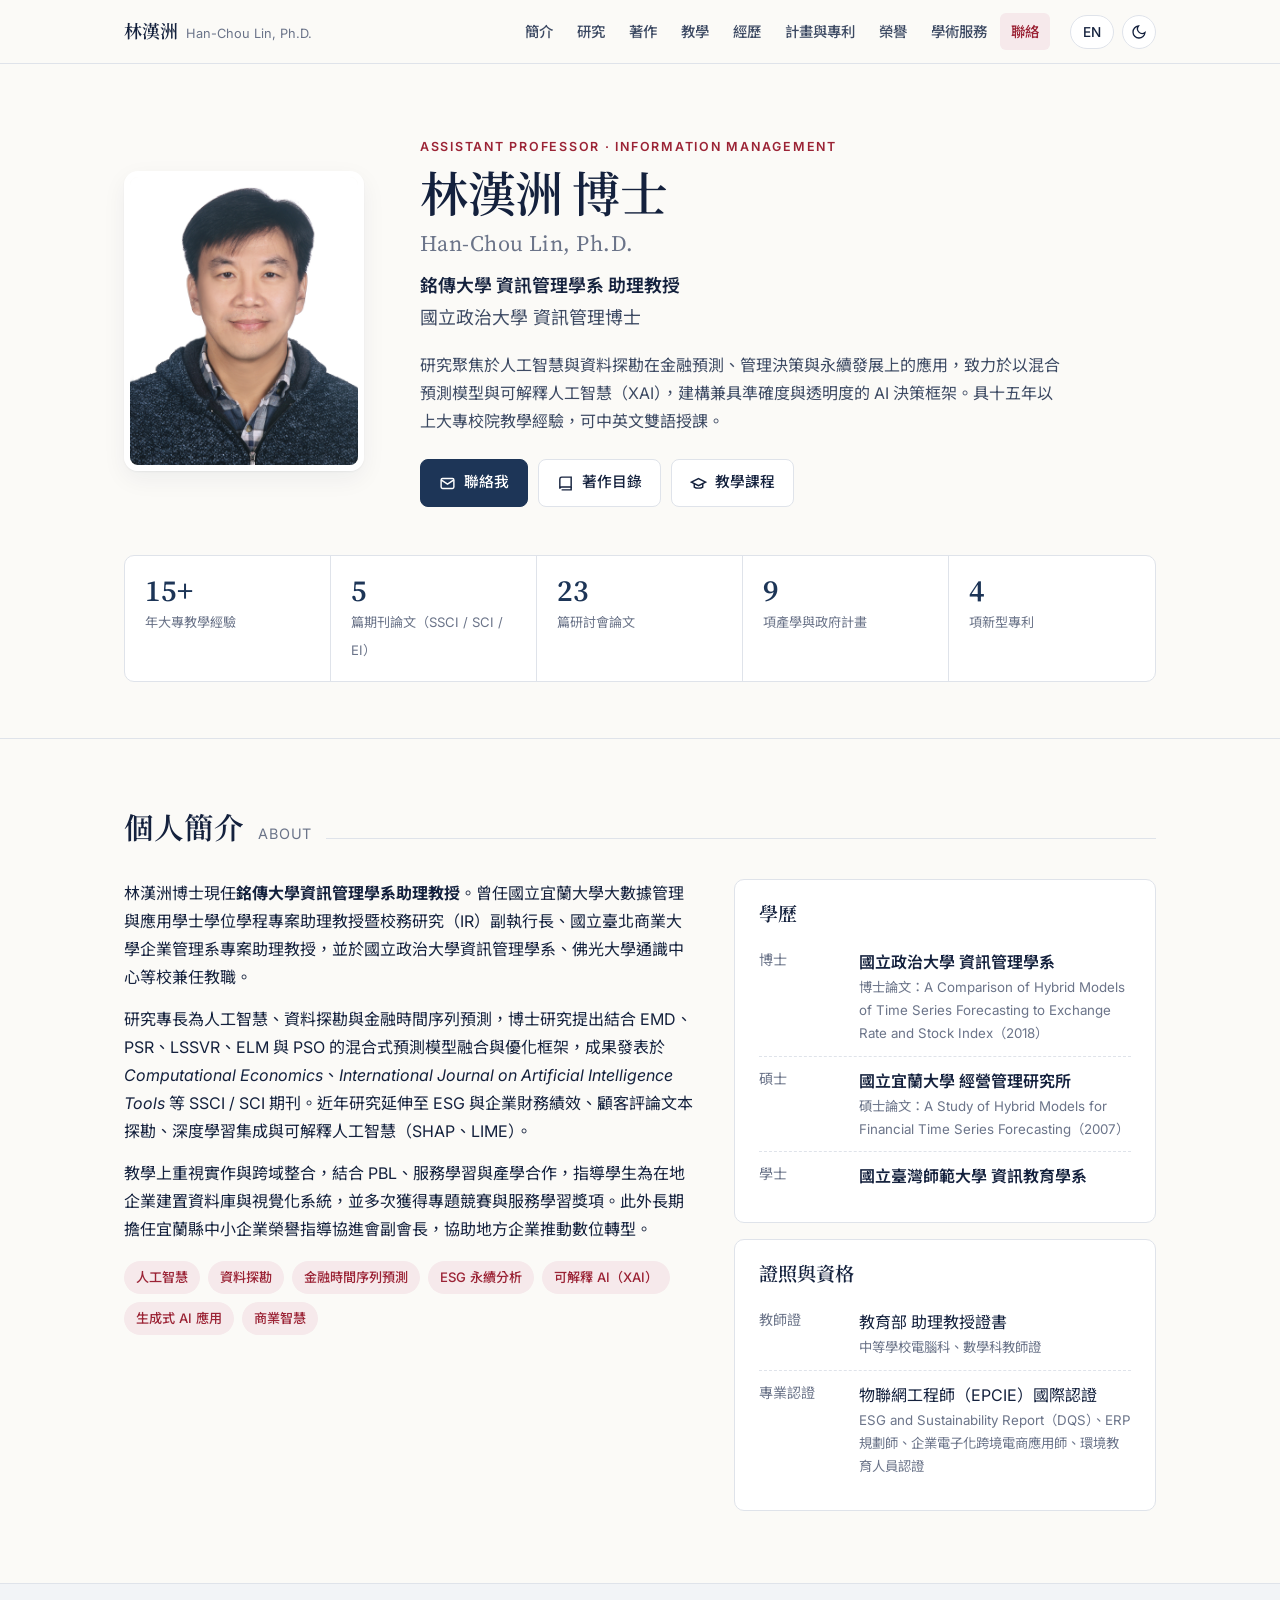
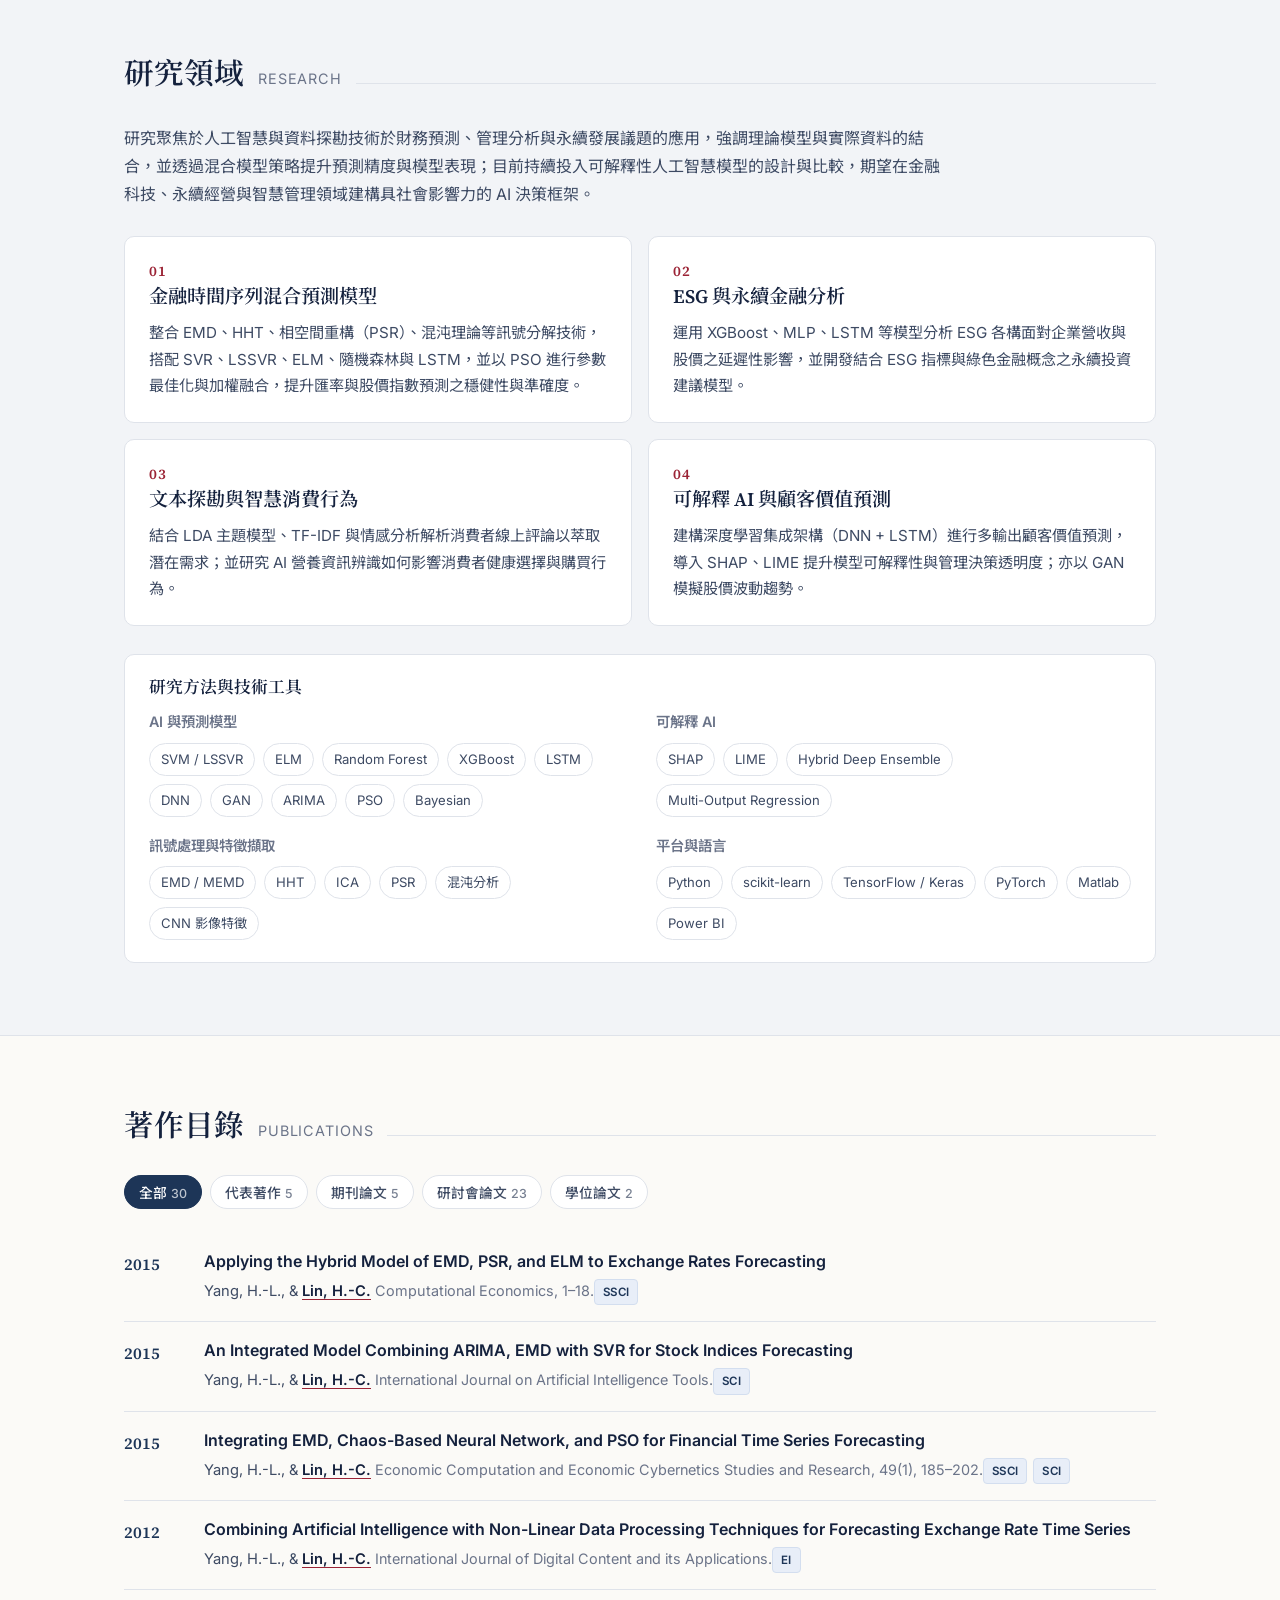
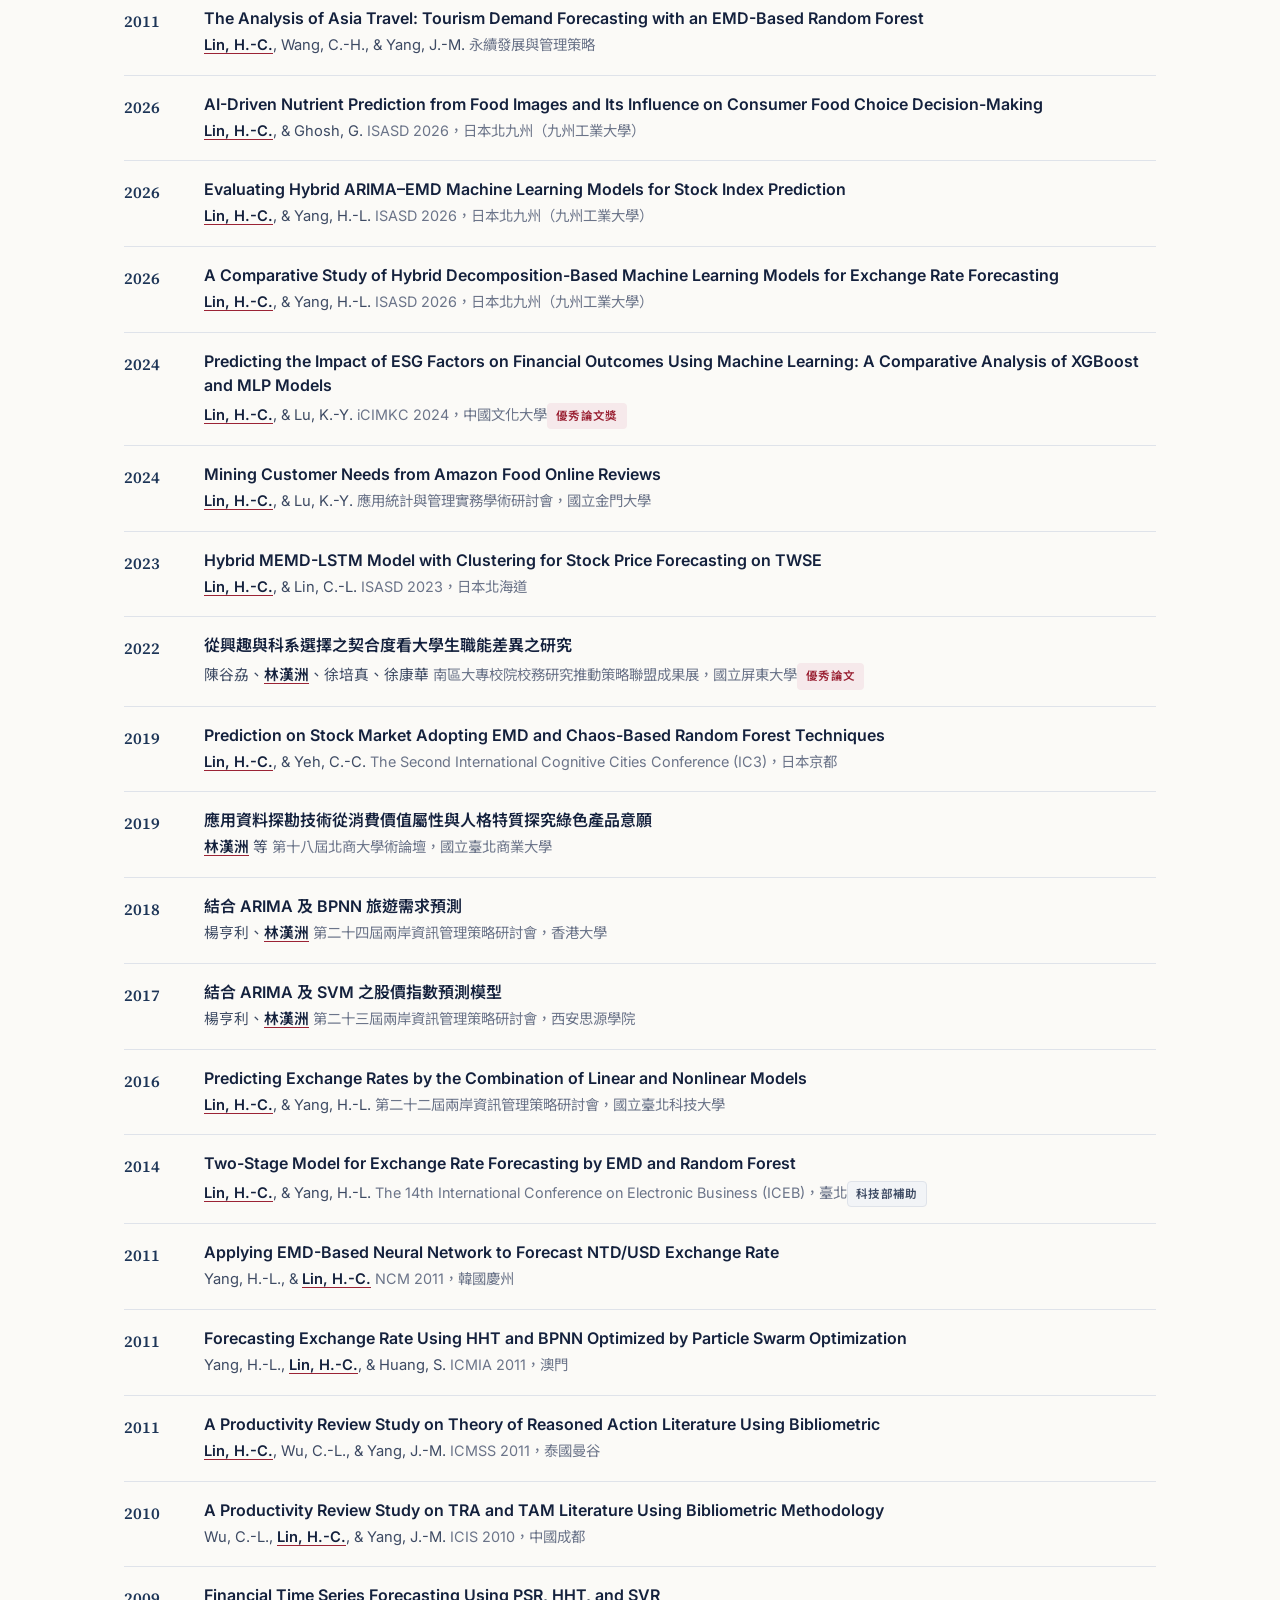
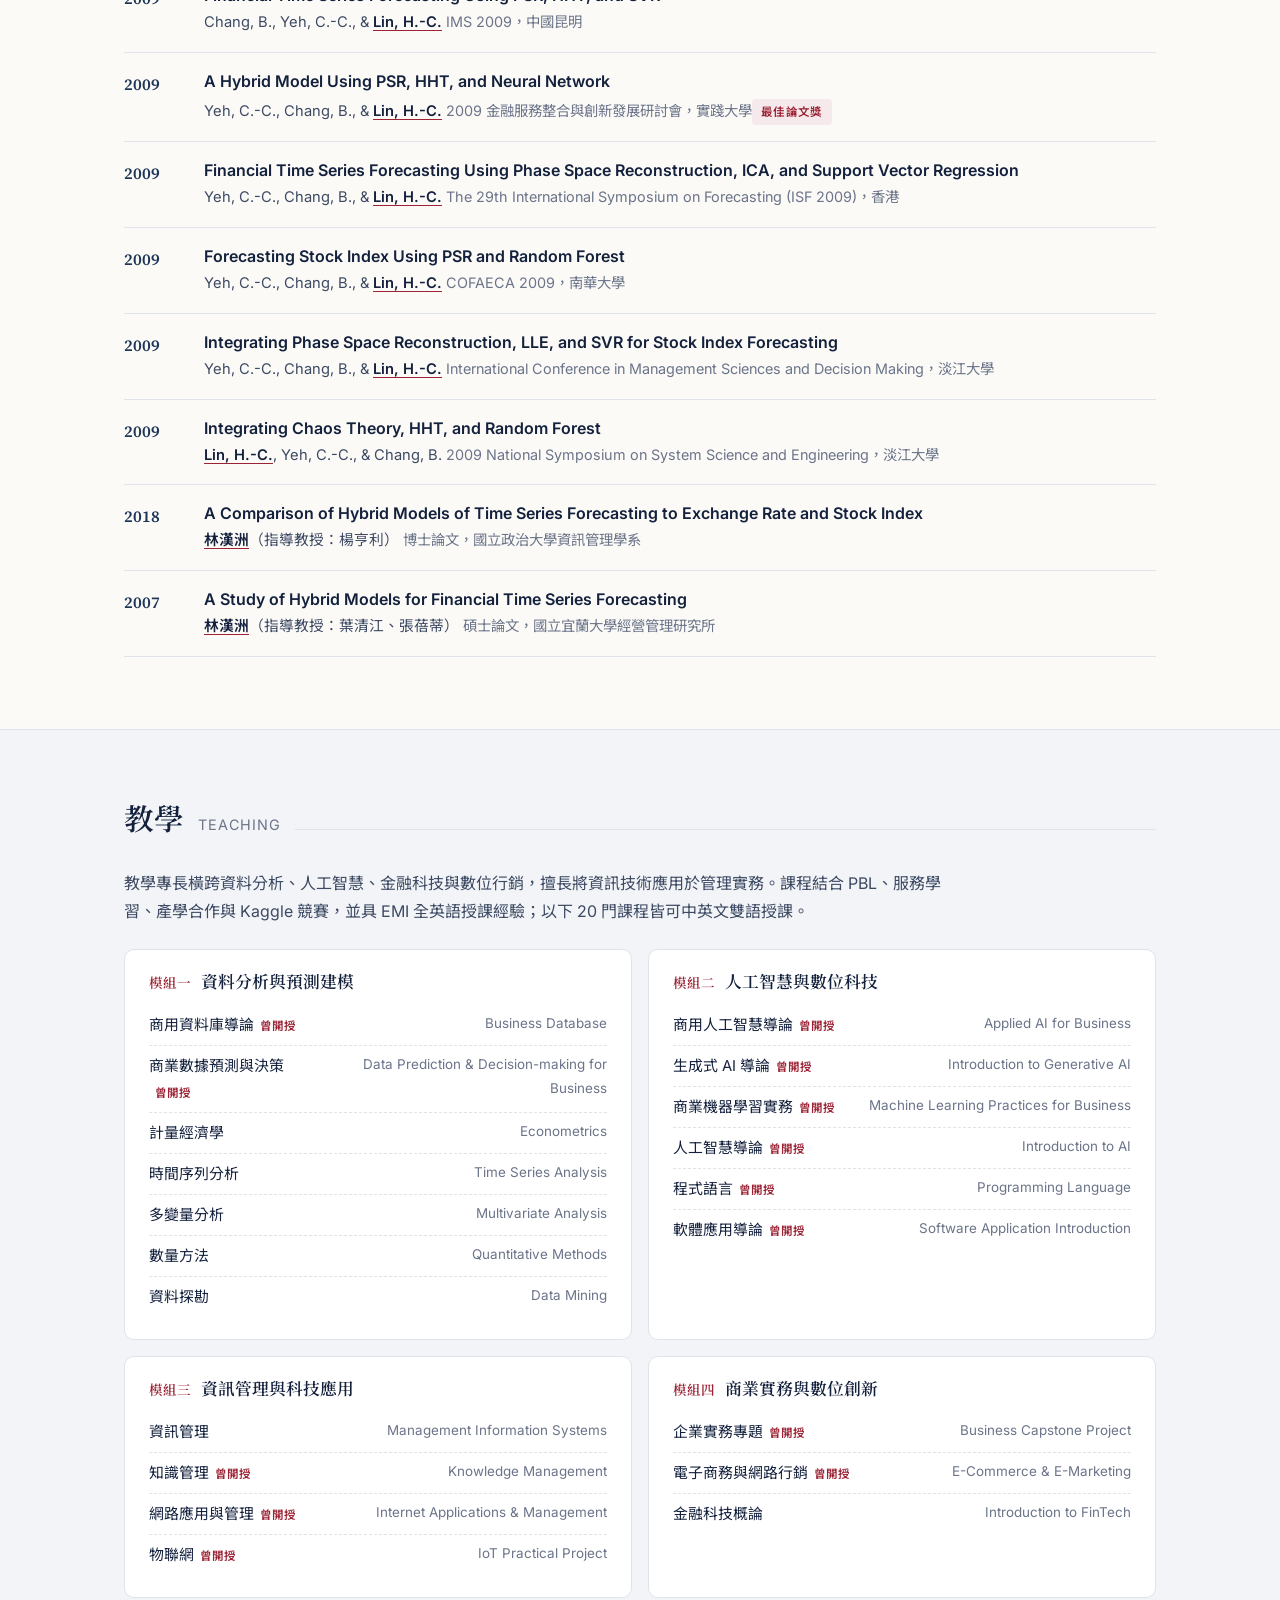
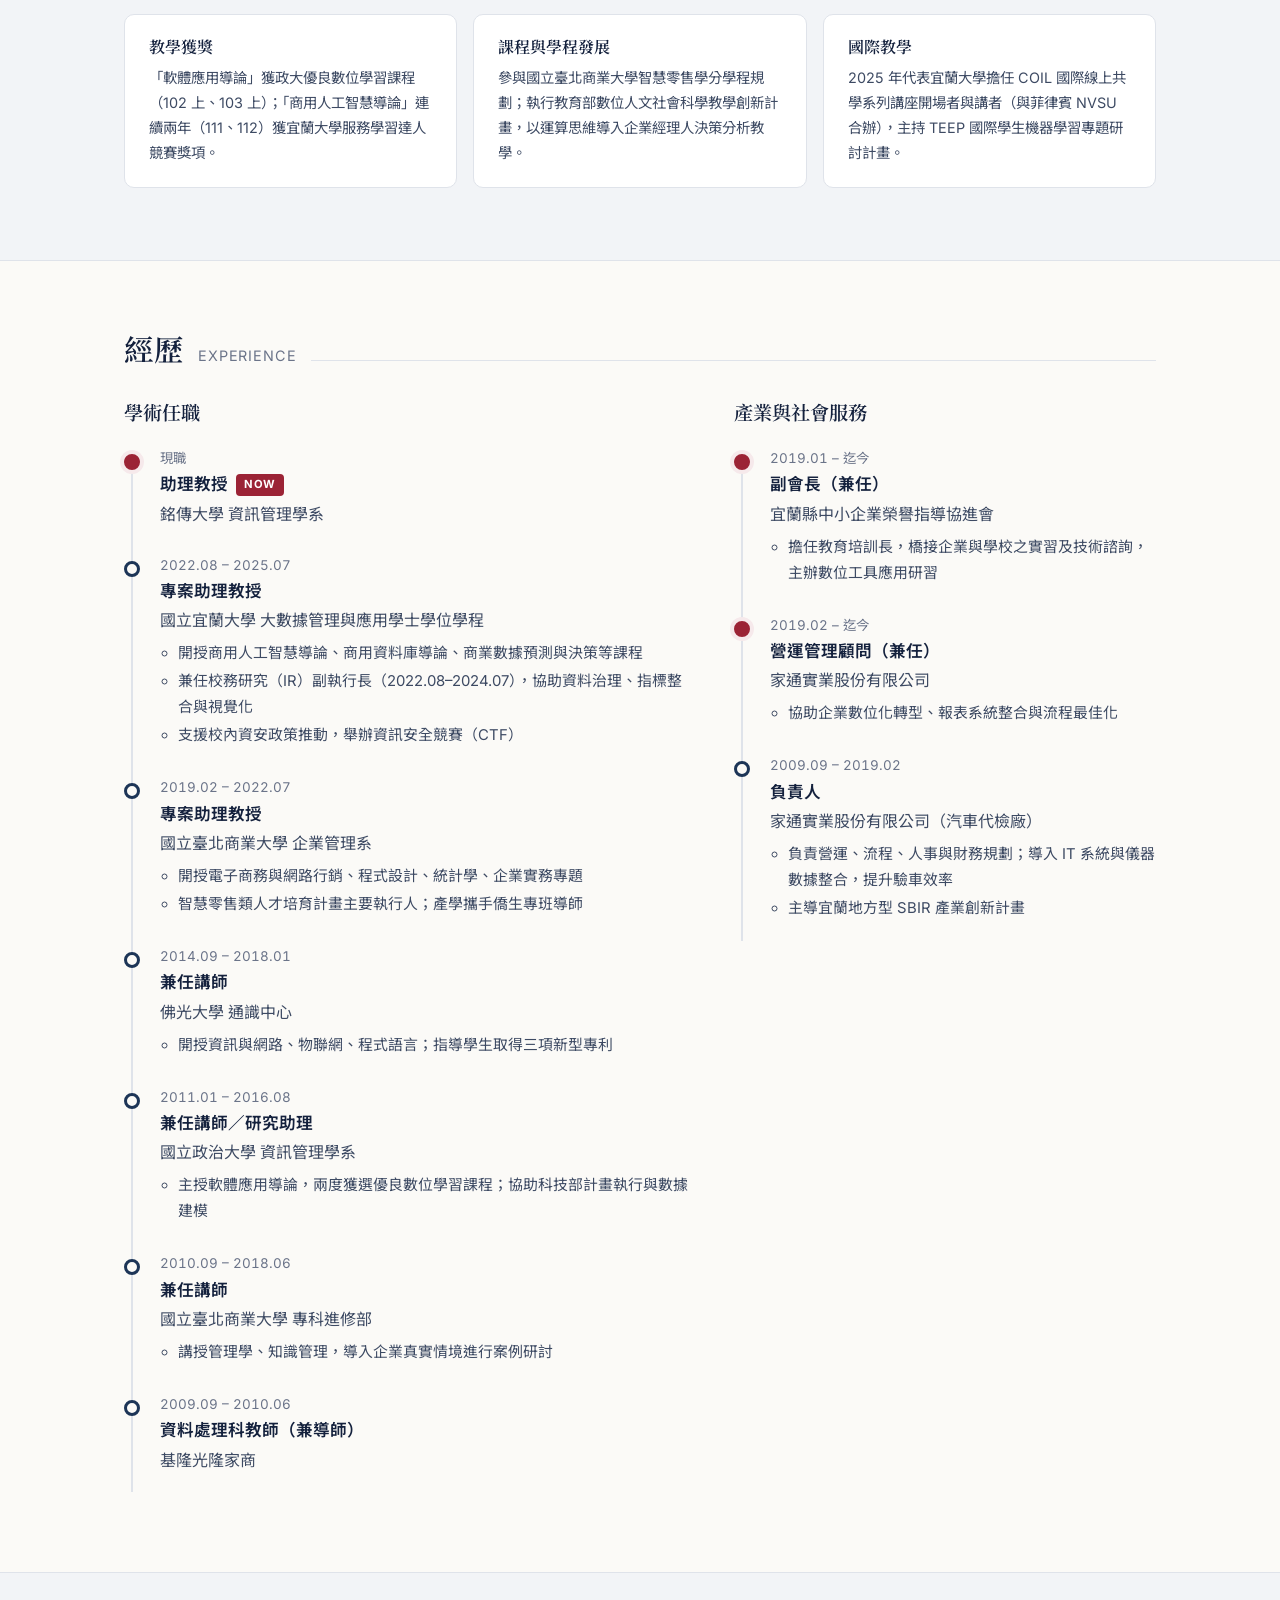
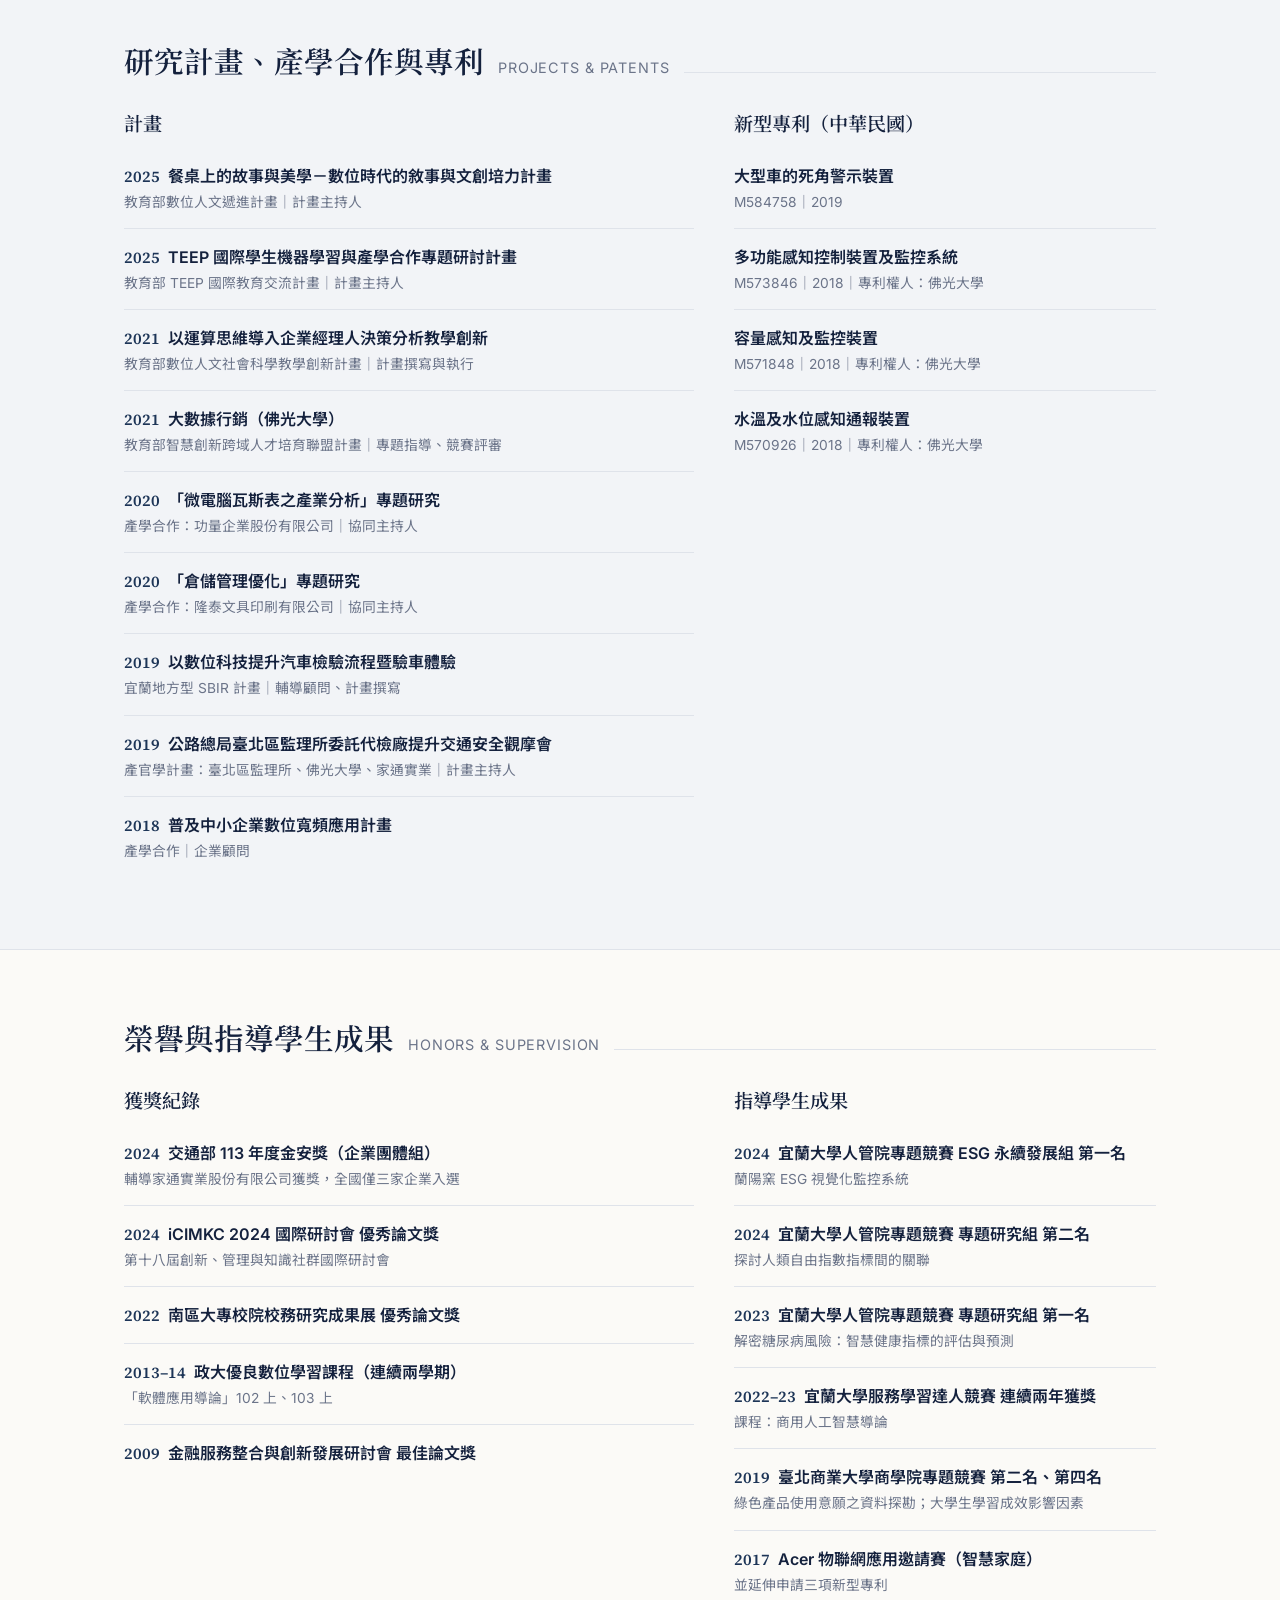
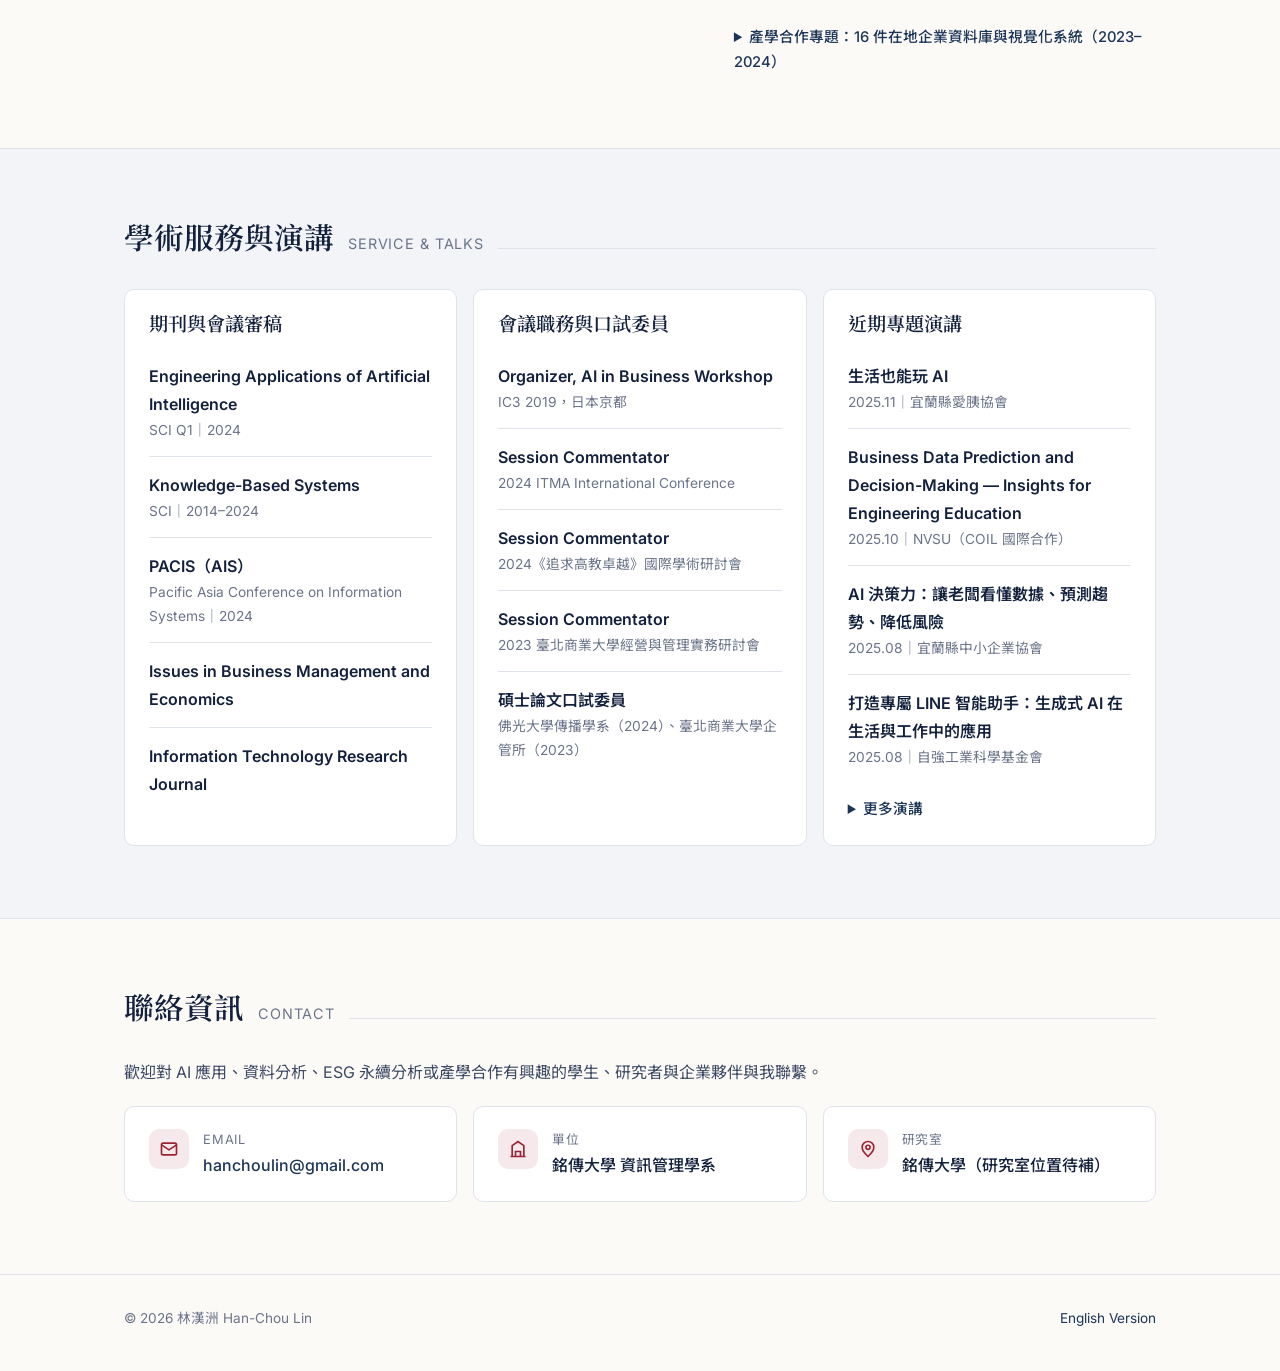
==== commit 88bb030e: "新增 ISASD 2026 論文、移除審查中論文" ====
--- a/index.html
+++ b/index.html
@@ -89,8 +89,8 @@
 
     <div class="stats" role="list">
       <div class="stat" role="listitem"><b>15+</b><span>年大專教學經驗</span></div>
-      <div class="stat" role="listitem"><b>7</b><span>篇期刊論文（SSCI / SCI / EI）</span></div>
-      <div class="stat" role="listitem"><b>20</b><span>篇研討會論文</span></div>
+      <div class="stat" role="listitem"><b>5</b><span>篇期刊論文（SSCI / SCI / EI）</span></div>
+      <div class="stat" role="listitem"><b>23</b><span>篇研討會論文</span></div>
       <div class="stat" role="listitem"><b>9</b><span>項產學與政府計畫</span></div>
       <div class="stat" role="listitem"><b>4</b><span>項新型專利</span></div>
     </div>
@@ -188,8 +188,6 @@
 
     <ol class="pub-list">
       <!-- Journal -->
-      <li class="pub" data-type="journal"><span class="yr">審查中</span><div><span class="t">Forecasting Time Series of Exchange Rates</span><span class="a"><span class="me">Lin, H.-C.</span>, &amp; Yang, H.-L.</span> <span class="v">管理評論</span><div class="badges"><span class="badge idx">TSSCI</span><span class="badge">Under Review</span></div></div></li>
-      <li class="pub" data-type="journal"><span class="yr">審查中</span><div><span class="t">Stock Index Forecasting Model Comparison</span><span class="a"><span class="me">Lin, H.-C.</span>, &amp; Yang, H.-L.</span> <span class="v">Economic Computation and Economic Cybernetics Studies and Research</span><div class="badges"><span class="badge idx">SSCI</span><span class="badge">Under Review</span></div></div></li>
       <li class="pub" data-type="journal selected"><span class="yr">2015</span><div><span class="t">Applying the Hybrid Model of EMD, PSR, and ELM to Exchange Rates Forecasting</span><span class="a">Yang, H.-L., &amp; <span class="me">Lin, H.-C.</span></span> <span class="v">Computational Economics, 1–18.</span><div class="badges"><span class="badge idx">SSCI</span></div></div></li>
       <li class="pub" data-type="journal selected"><span class="yr">2015</span><div><span class="t">An Integrated Model Combining ARIMA, EMD with SVR for Stock Indices Forecasting</span><span class="a">Yang, H.-L., &amp; <span class="me">Lin, H.-C.</span></span> <span class="v">International Journal on Artificial Intelligence Tools.</span><div class="badges"><span class="badge idx">SCI</span></div></div></li>
       <li class="pub" data-type="journal"><span class="yr">2015</span><div><span class="t">Integrating EMD, Chaos-Based Neural Network, and PSO for Financial Time Series Forecasting</span><span class="a">Yang, H.-L., &amp; <span class="me">Lin, H.-C.</span></span> <span class="v">Economic Computation and Economic Cybernetics Studies and Research, 49(1), 185–202.</span><div class="badges"><span class="badge idx">SSCI</span><span class="badge idx">SCI</span></div></div></li>
@@ -197,6 +195,10 @@
       <li class="pub" data-type="journal"><span class="yr">2011</span><div><span class="t">The Analysis of Asia Travel: Tourism Demand Forecasting with an EMD-Based Random Forest</span><span class="a"><span class="me">Lin, H.-C.</span>, Wang, C.-H., &amp; Yang, J.-M.</span> <span class="v">永續發展與管理策略</span></div></li>
 
       <!-- Conference -->
+      <!-- ISASD 2026 (Jul 15–17, 2026) -->
+      <li class="pub" data-type="conference"><span class="yr">2026</span><div><span class="t">AI-Driven Nutrient Prediction from Food Images and Its Influence on Consumer Food Choice Decision-Making</span><span class="a"><span class="me">Lin, H.-C.</span>, &amp; Ghosh, G.</span> <span class="v">ISASD 2026，日本北九州（九州工業大學）</span></div></li>
+      <li class="pub" data-type="conference"><span class="yr">2026</span><div><span class="t">Evaluating Hybrid ARIMA–EMD Machine Learning Models for Stock Index Prediction</span><span class="a"><span class="me">Lin, H.-C.</span>, &amp; Yang, H.-L.</span> <span class="v">ISASD 2026，日本北九州（九州工業大學）</span></div></li>
+      <li class="pub" data-type="conference"><span class="yr">2026</span><div><span class="t">A Comparative Study of Hybrid Decomposition-Based Machine Learning Models for Exchange Rate Forecasting</span><span class="a"><span class="me">Lin, H.-C.</span>, &amp; Yang, H.-L.</span> <span class="v">ISASD 2026，日本北九州（九州工業大學）</span></div></li>
       <li class="pub" data-type="conference selected"><span class="yr">2024</span><div><span class="t">Predicting the Impact of ESG Factors on Financial Outcomes Using Machine Learning: A Comparative Analysis of XGBoost and MLP Models</span><span class="a"><span class="me">Lin, H.-C.</span>, &amp; Lu, K.-Y.</span> <span class="v">iCIMKC 2024，中國文化大學</span><div class="badges"><span class="badge award">優秀論文獎</span></div></div></li>
       <li class="pub" data-type="conference"><span class="yr">2024</span><div><span class="t">Mining Customer Needs from Amazon Food Online Reviews</span><span class="a"><span class="me">Lin, H.-C.</span>, &amp; Lu, K.-Y.</span> <span class="v">應用統計與管理實務學術研討會，國立金門大學</span></div></li>
       <li class="pub" data-type="conference"><span class="yr">2023</span><div><span class="t">Hybrid MEMD-LSTM Model with Clustering for Stock Price Forecasting on TWSE</span><span class="a"><span class="me">Lin, H.-C.</span>, &amp; Lin, C.-L.</span> <span class="v">ISASD 2023，日本北海道</span></div></li>
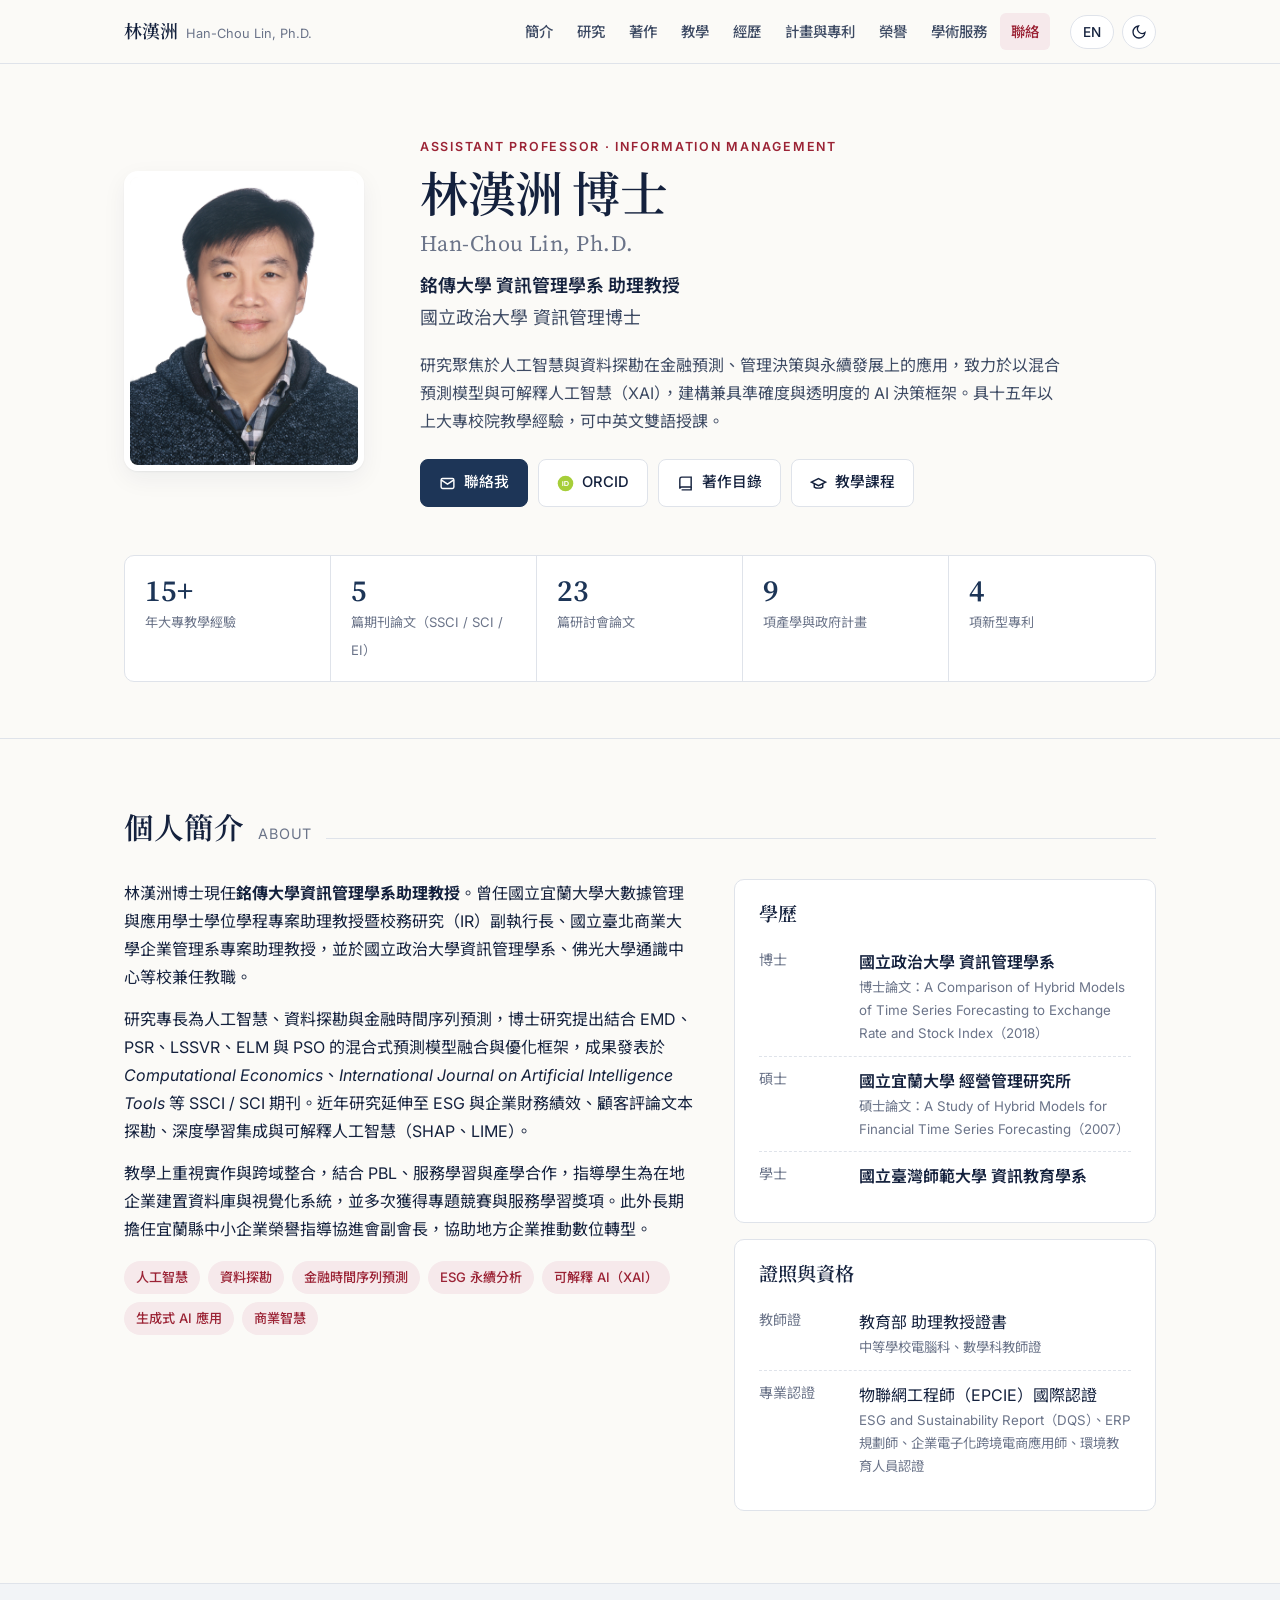
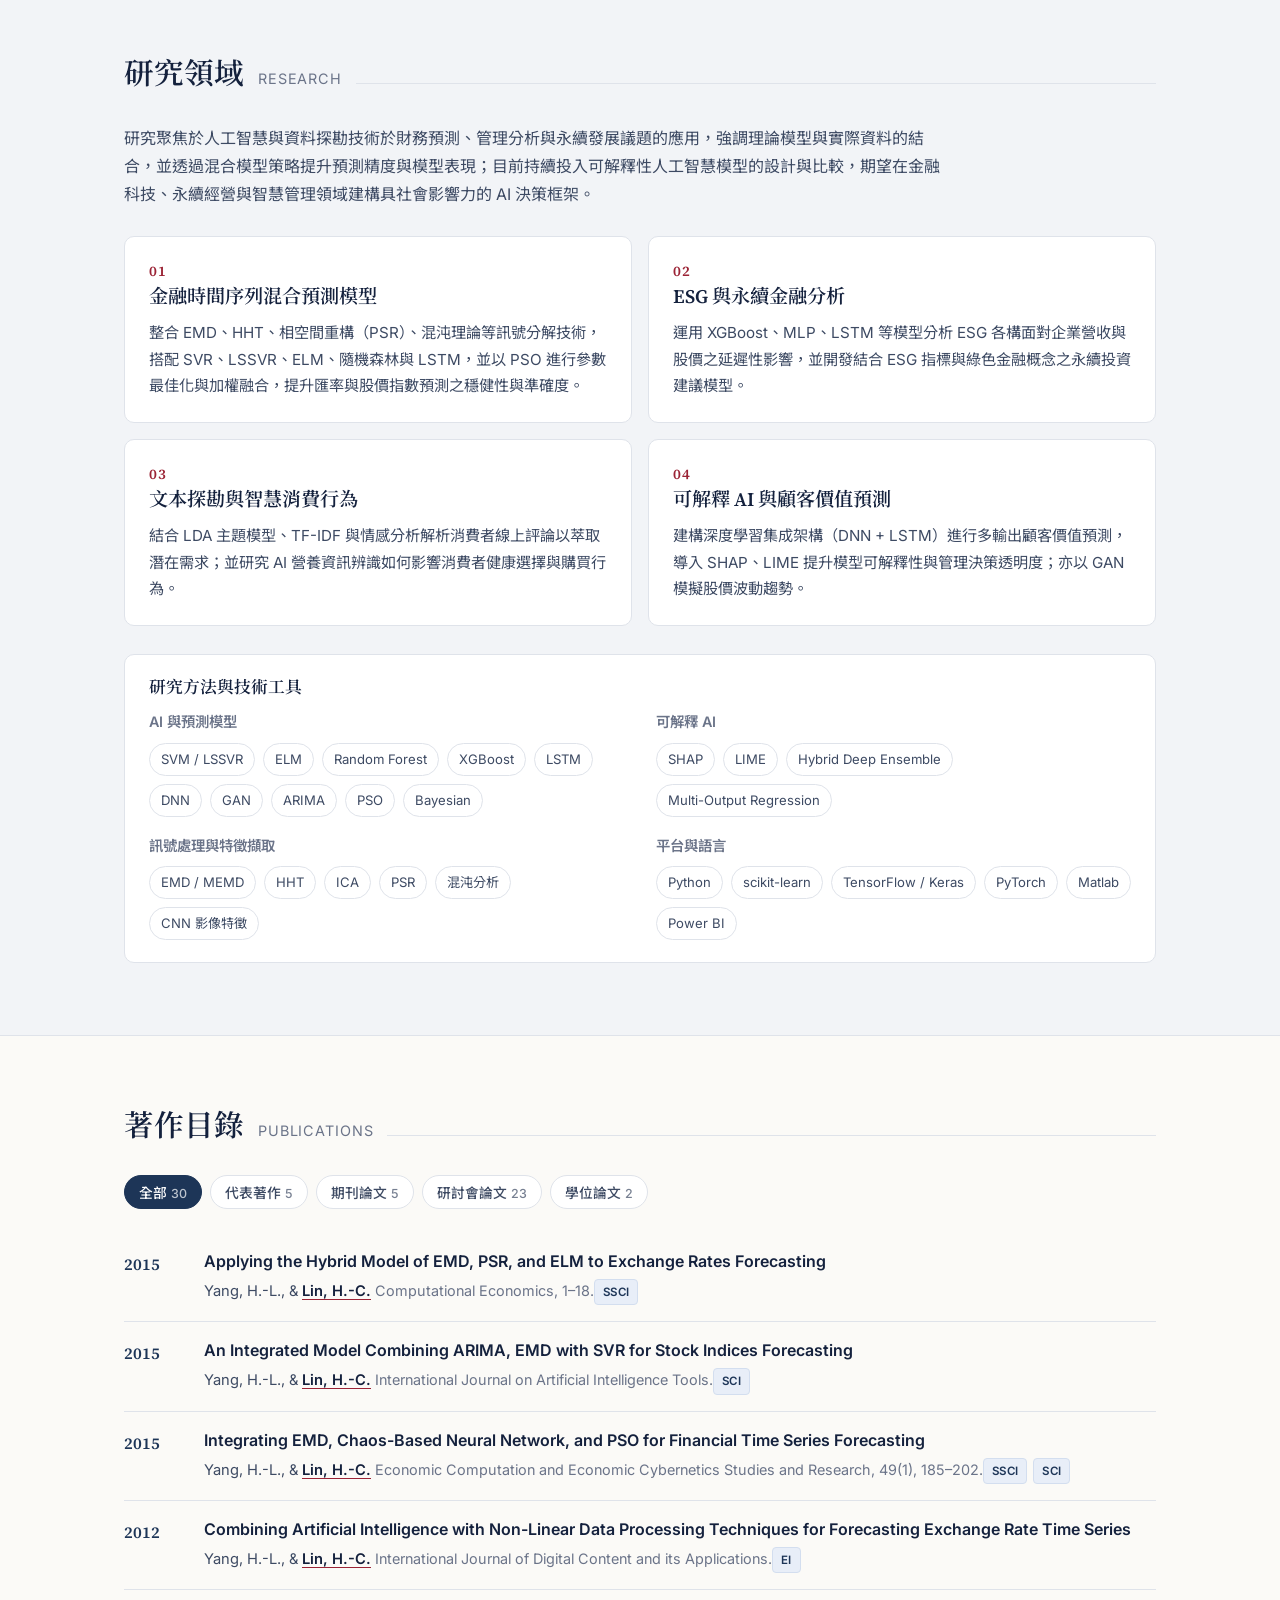
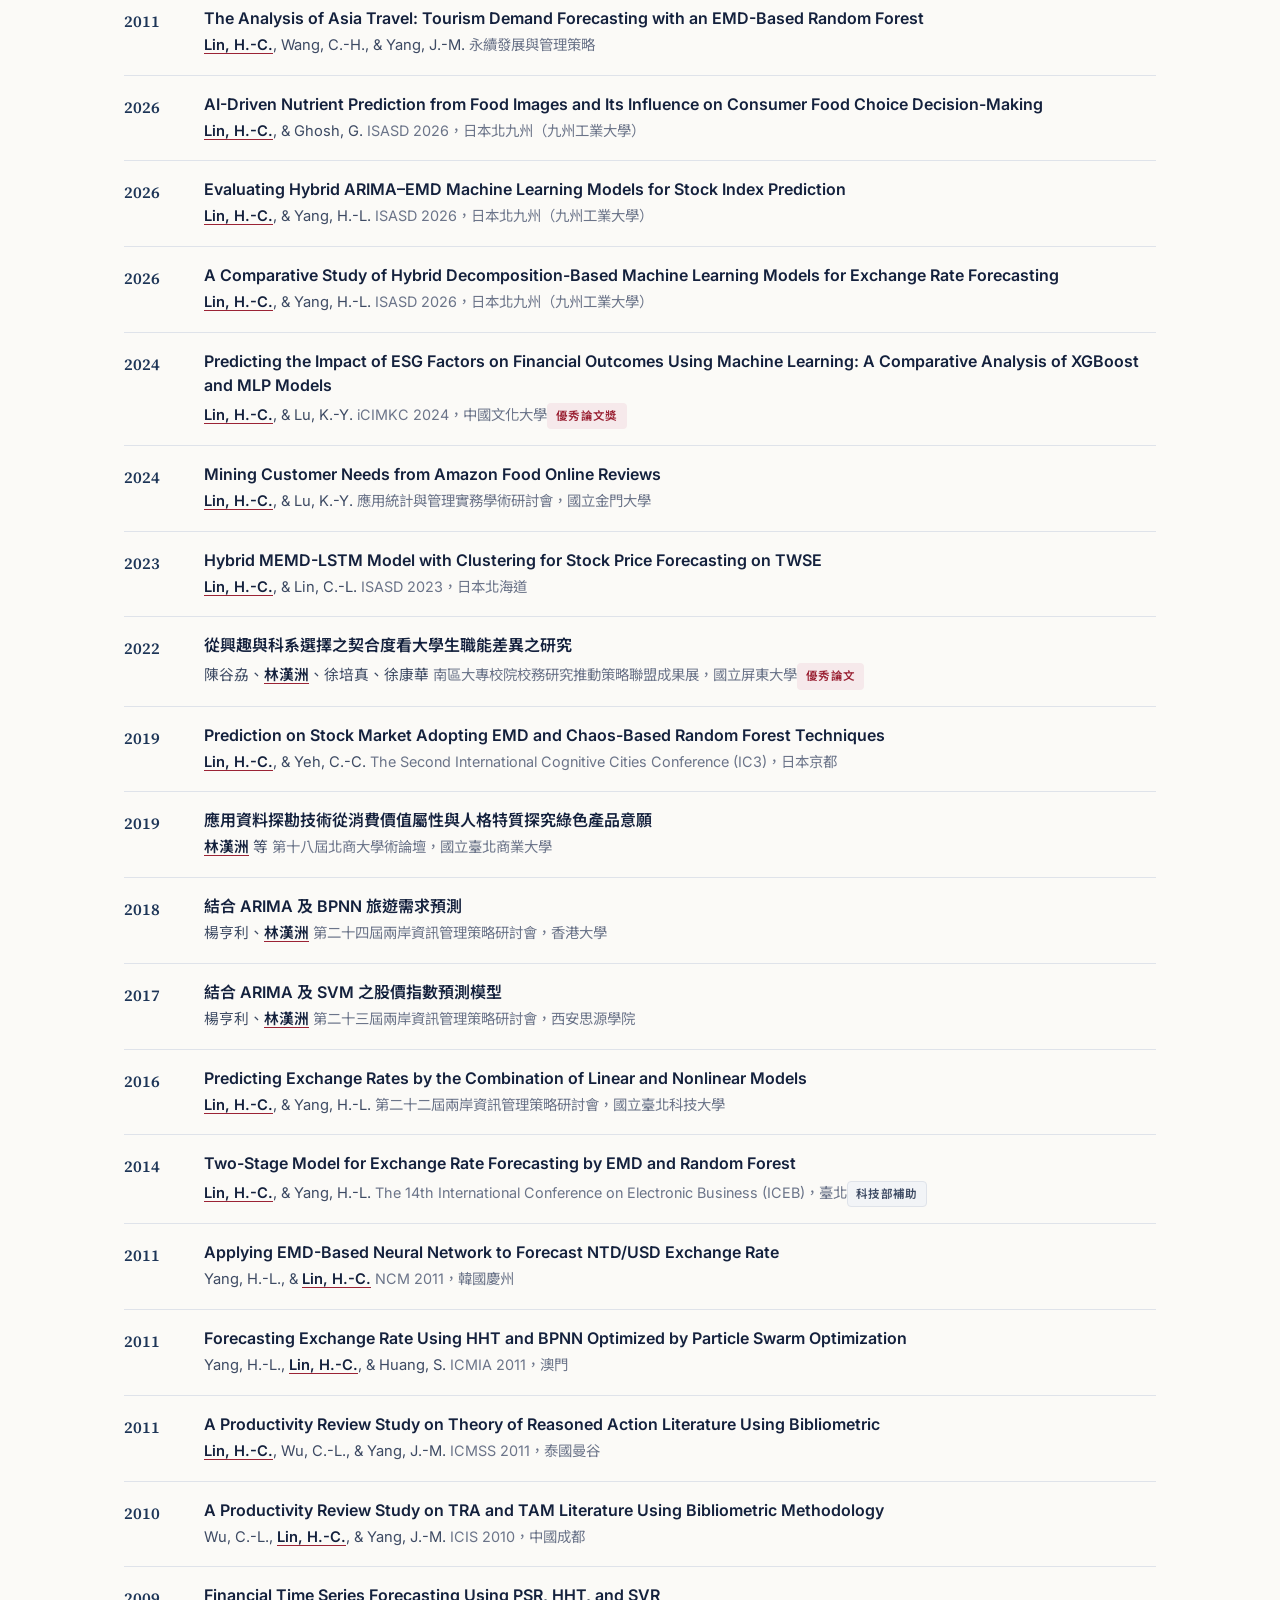
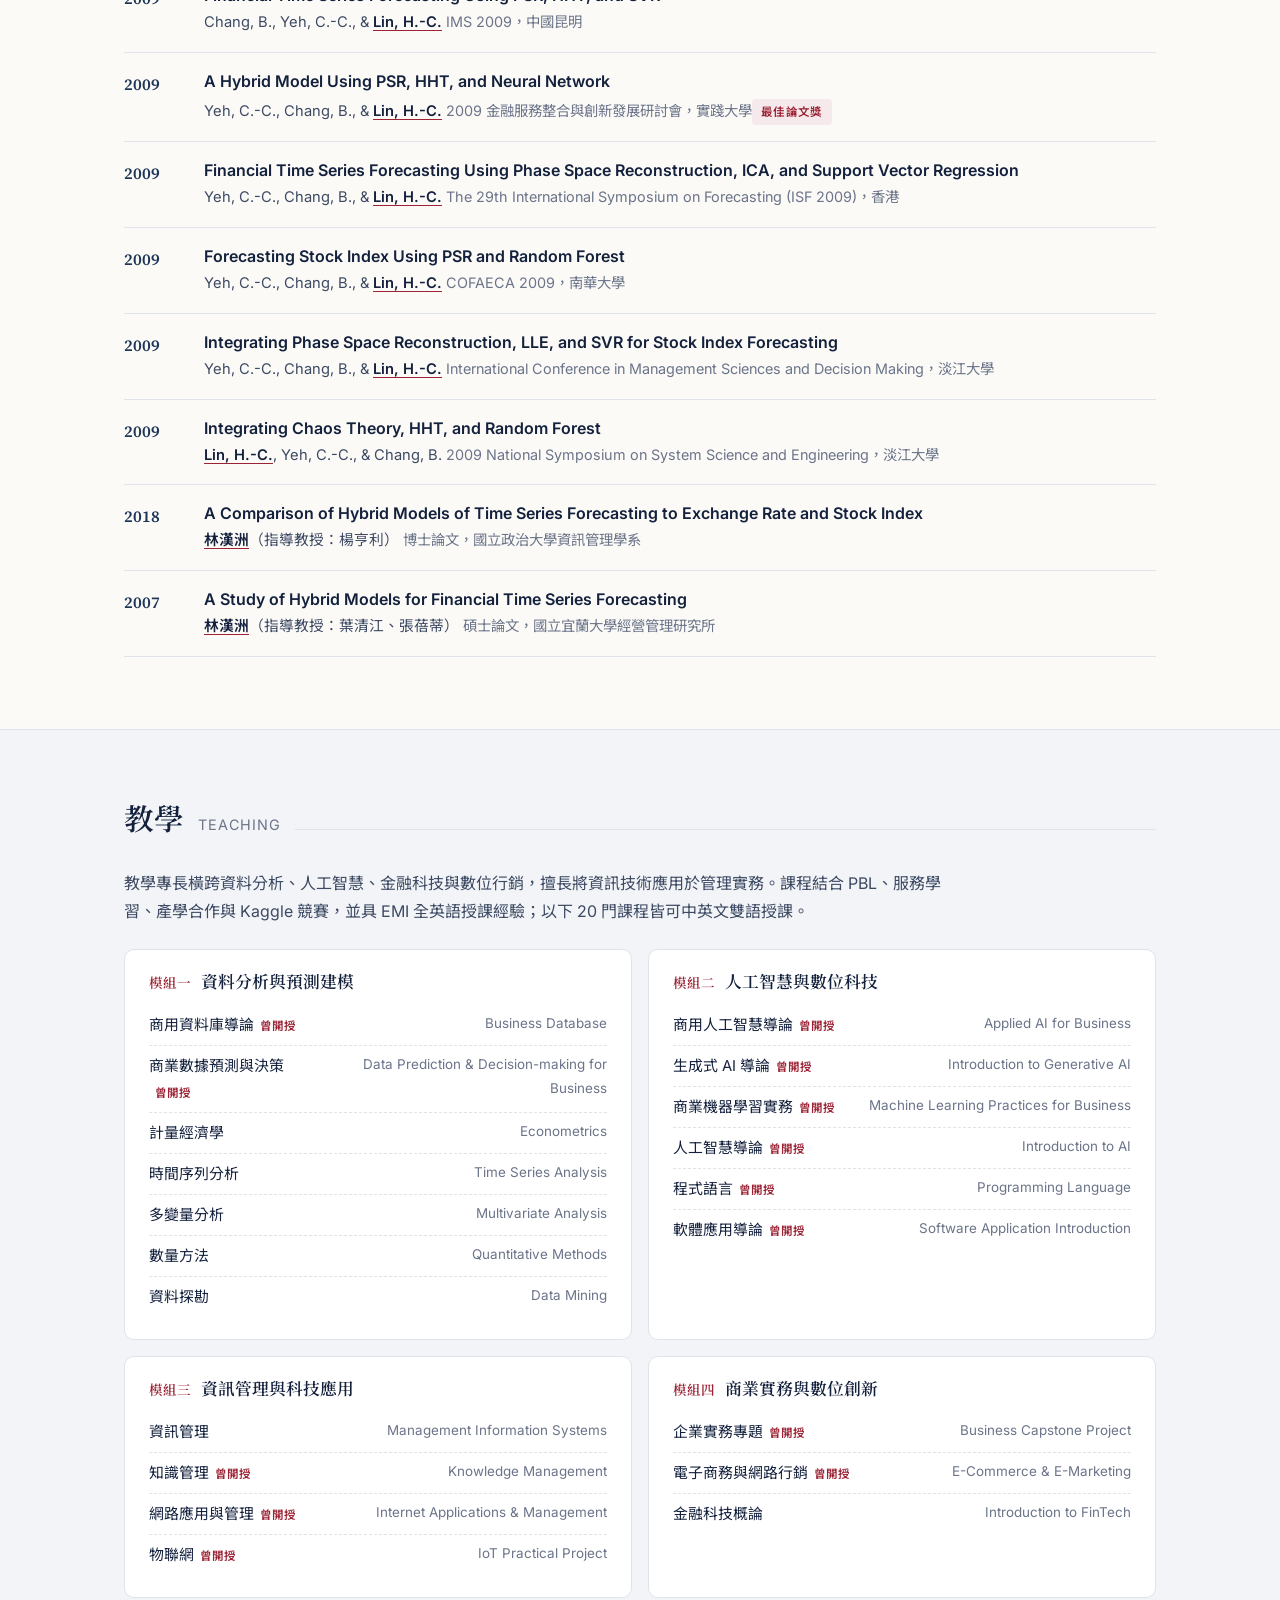
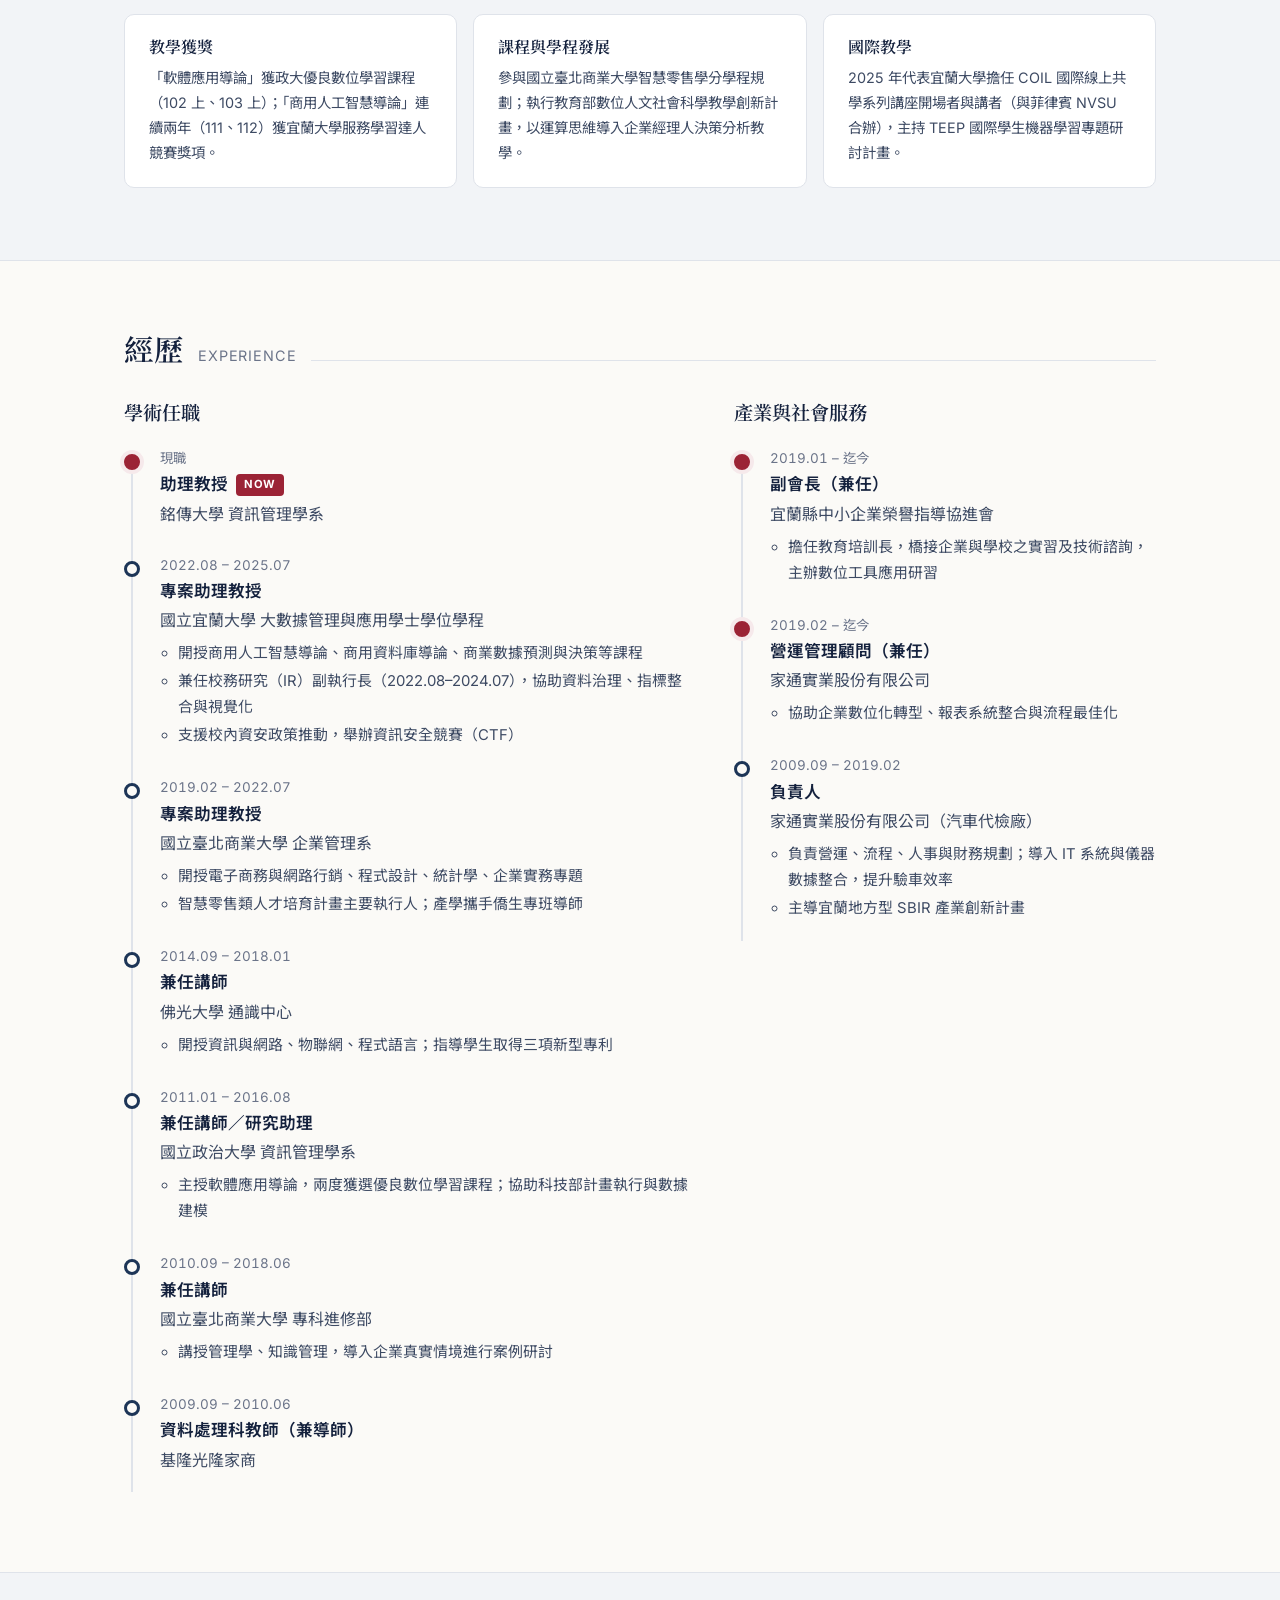
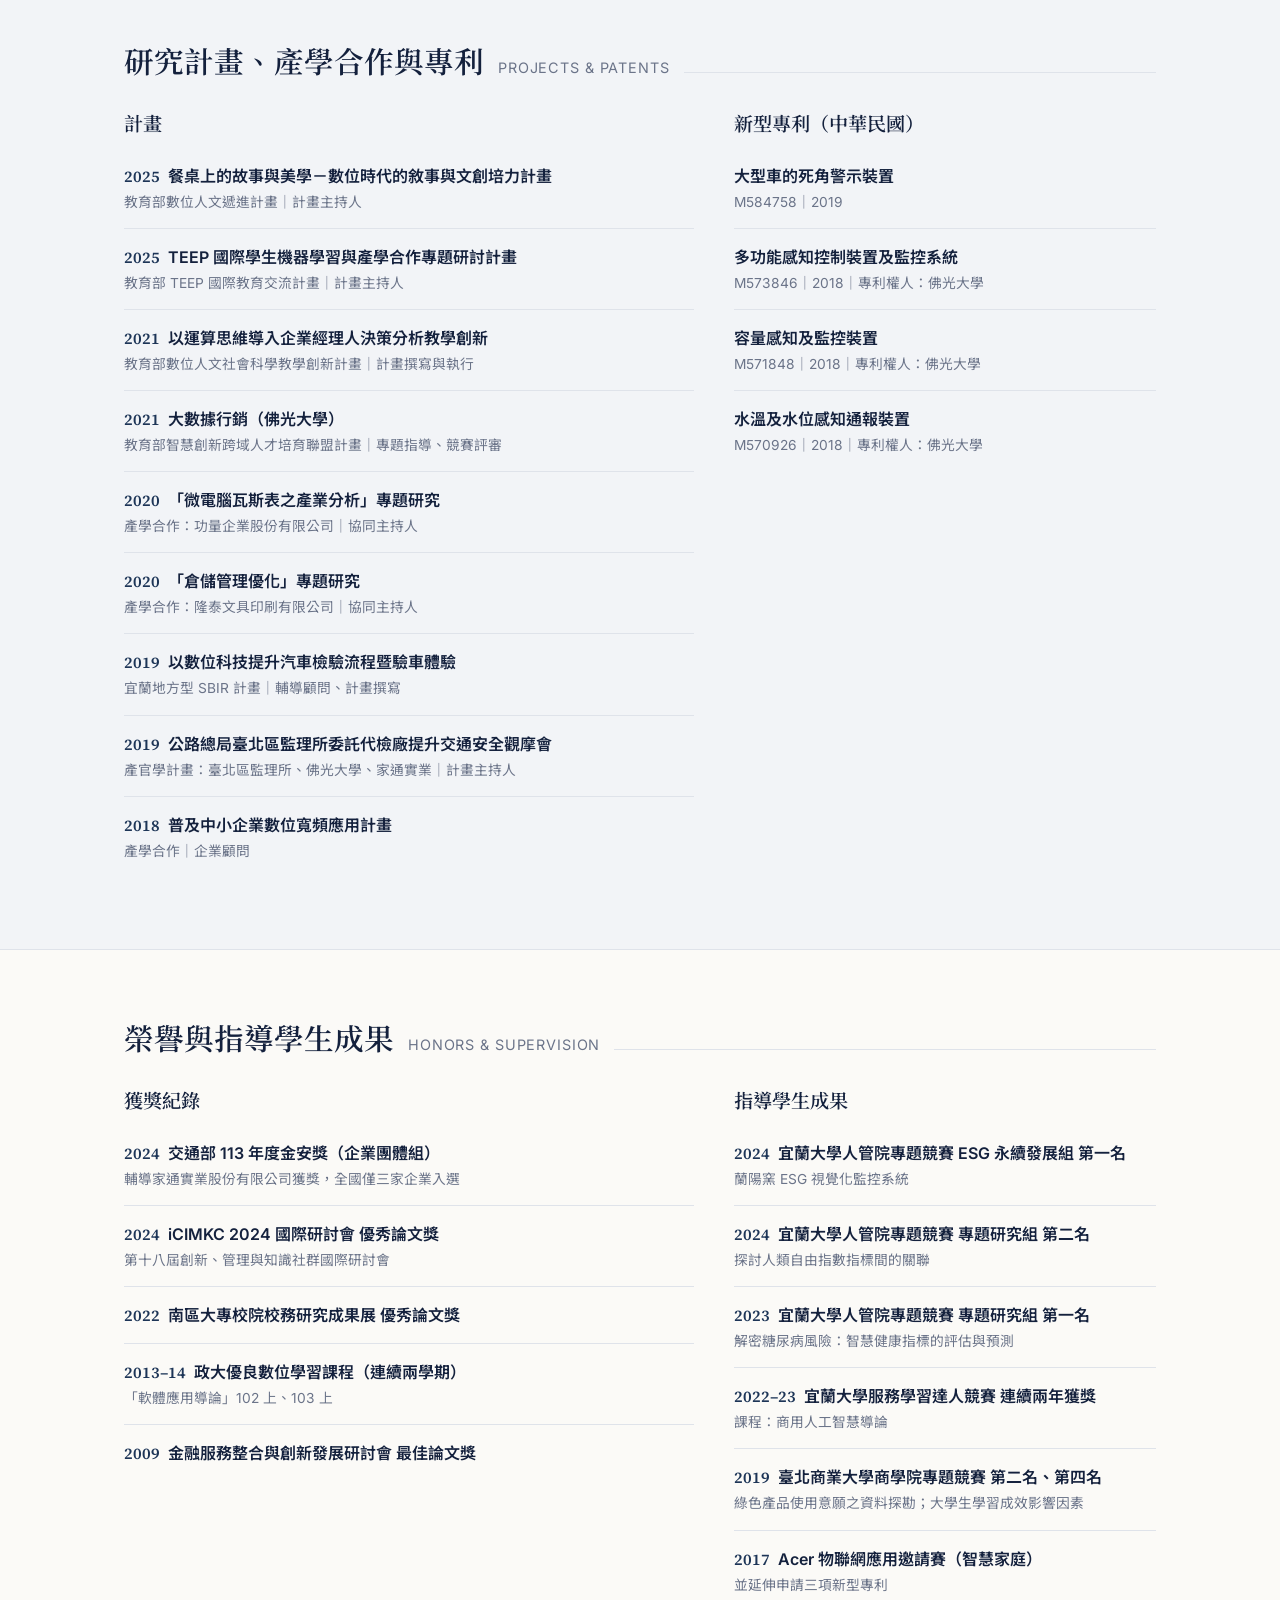
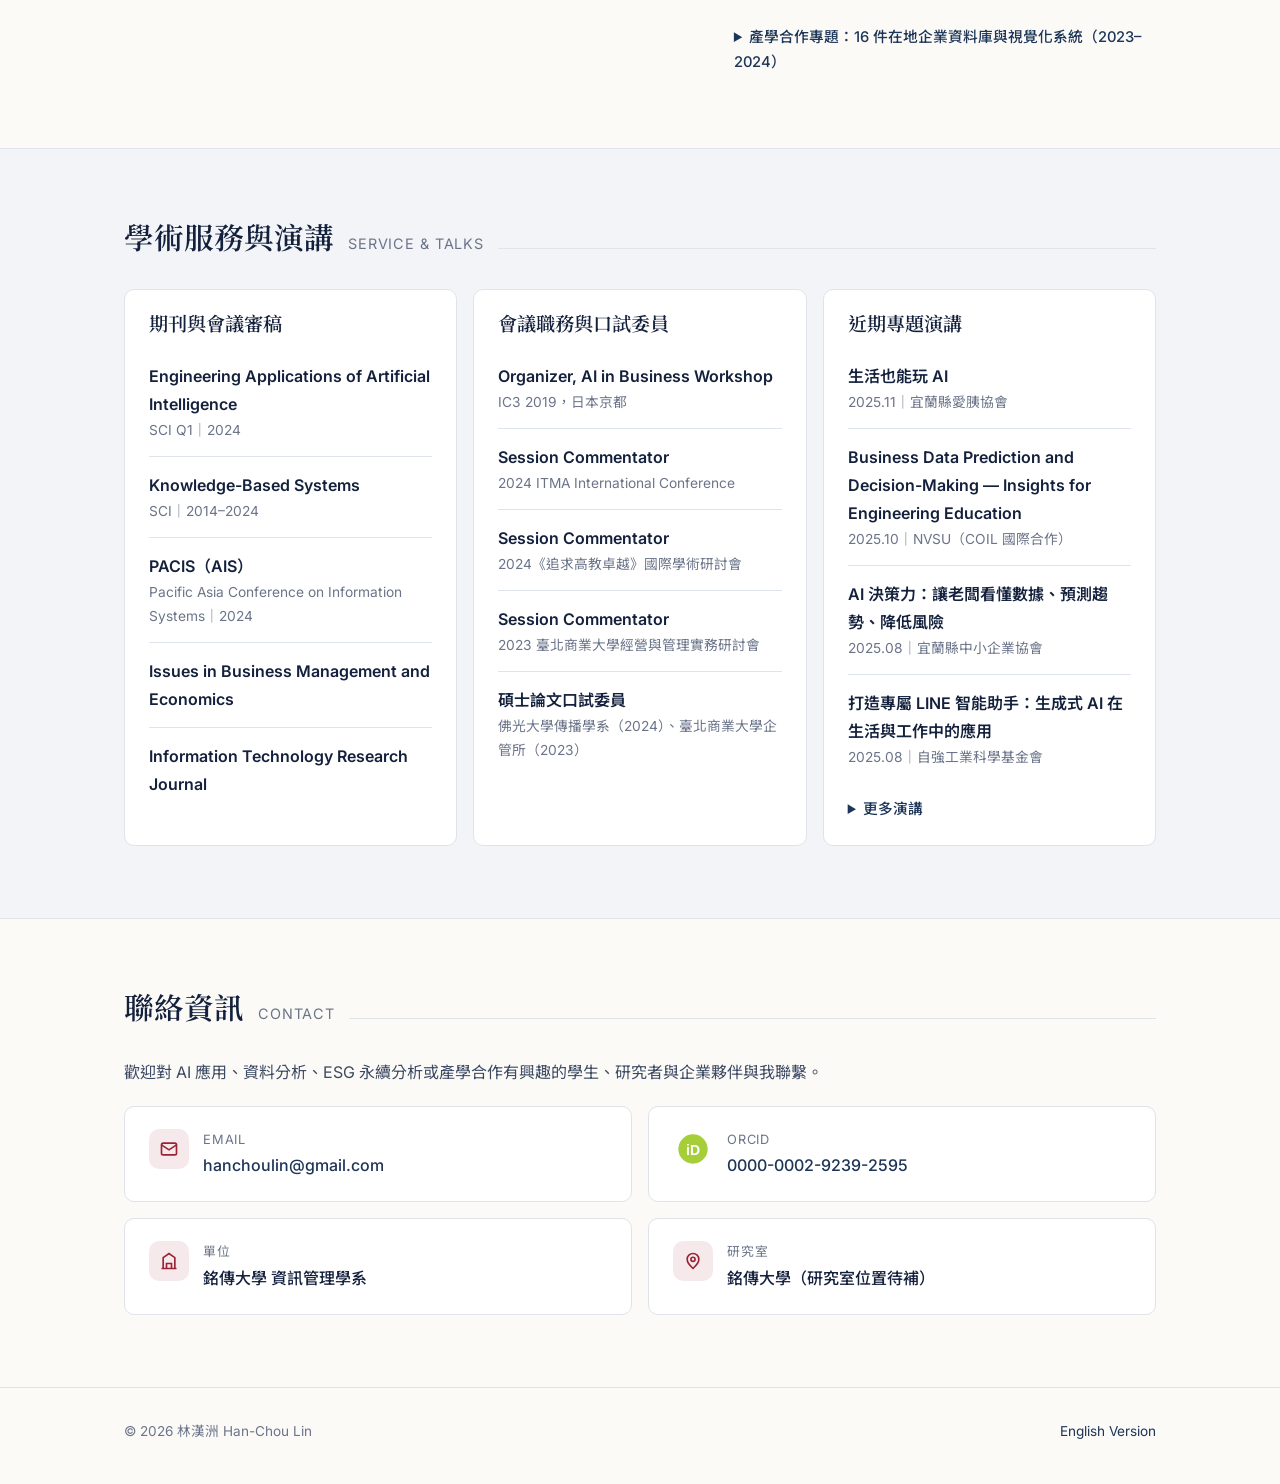
==== commit 73957438: "加入 ORCID" ====
--- a/index.html
+++ b/index.html
@@ -32,6 +32,7 @@
       { "@type": "CollegeOrUniversity", "name": "國立臺灣師範大學" }
     ],
     "email": "mailto:hanchoulin@gmail.com",
+    "sameAs": ["https://orcid.org/0000-0002-9239-2595"],
     "knowsAbout": ["人工智慧", "資料探勘", "金融時間序列預測", "ESG", "可解釋人工智慧"]
   }
   </script>
@@ -77,6 +78,7 @@
           <a class="btn primary" href="mailto:hanchoulin@gmail.com">
             <svg viewBox="0 0 24 24" fill="none" stroke="currentColor" stroke-width="2"><rect x="3" y="5" width="18" height="14" rx="2"/><path d="m3 7 9 6 9-6"/></svg>聯絡我
           </a>
+          <a class="btn orcid" href="https://orcid.org/0000-0002-9239-2595" target="_blank" rel="noopener"><svg viewBox="0 0 24 24" aria-hidden="true"><circle cx="12" cy="12" r="11" fill="#A6CE39"/><text x="12" y="16.2" text-anchor="middle" font-family="Arial, sans-serif" font-size="10.5" font-weight="700" fill="#fff">iD</text></svg>ORCID</a>
           <a class="btn" href="#publications">
             <svg viewBox="0 0 24 24" fill="none" stroke="currentColor" stroke-width="2"><path d="M4 19.5A2.5 2.5 0 0 1 6.5 17H20V3H6.5A2.5 2.5 0 0 0 4 5.5v14z"/><path d="M20 17v4H6.5"/></svg>著作目錄
           </a>
@@ -500,6 +502,10 @@
         <div><div class="lbl">Email</div><div class="val"><a href="mailto:hanchoulin@gmail.com">hanchoulin@gmail.com</a></div></div>
       </div>
       <div class="card contact-card reveal">
+        <div class="ic orcid-ic"><svg viewBox="0 0 24 24" aria-hidden="true"><circle cx="12" cy="12" r="11" fill="#A6CE39"/><text x="12" y="16.2" text-anchor="middle" font-family="Arial, sans-serif" font-size="10.5" font-weight="700" fill="#fff">iD</text></svg></div>
+        <div><div class="lbl">ORCID</div><div class="val"><a href="https://orcid.org/0000-0002-9239-2595" target="_blank" rel="noopener">0000-0002-9239-2595</a></div></div>
+      </div>
+      <div class="card contact-card reveal">
         <div class="ic"><svg viewBox="0 0 24 24" fill="none" stroke="currentColor" stroke-width="2"><path d="M3 21h18M5 21V8l7-5 7 5v13"/><path d="M9 21v-6h6v6"/></svg></div>
         <div><div class="lbl">單位</div><div class="val">銘傳大學 資訊管理學系</div></div>
       </div>
--- a/assets/css/style.css
+++ b/assets/css/style.css
@@ -328,3 +328,9 @@
 
 /* Cards laid out in grids should not inherit stacked-card spacing */
 .modules .card, .grid-3 .card, .research-grid .card, .contact-grid .card { margin-top: 0; }
+
+/* ORCID */
+.contact-grid { grid-template-columns: repeat(2, 1fr); }
+@media (max-width: 780px) { .contact-grid { grid-template-columns: 1fr; } }
+.contact-card .ic.orcid-ic { background: transparent; }
+.contact-card .ic.orcid-ic svg { width: 32px; height: 32px; }
